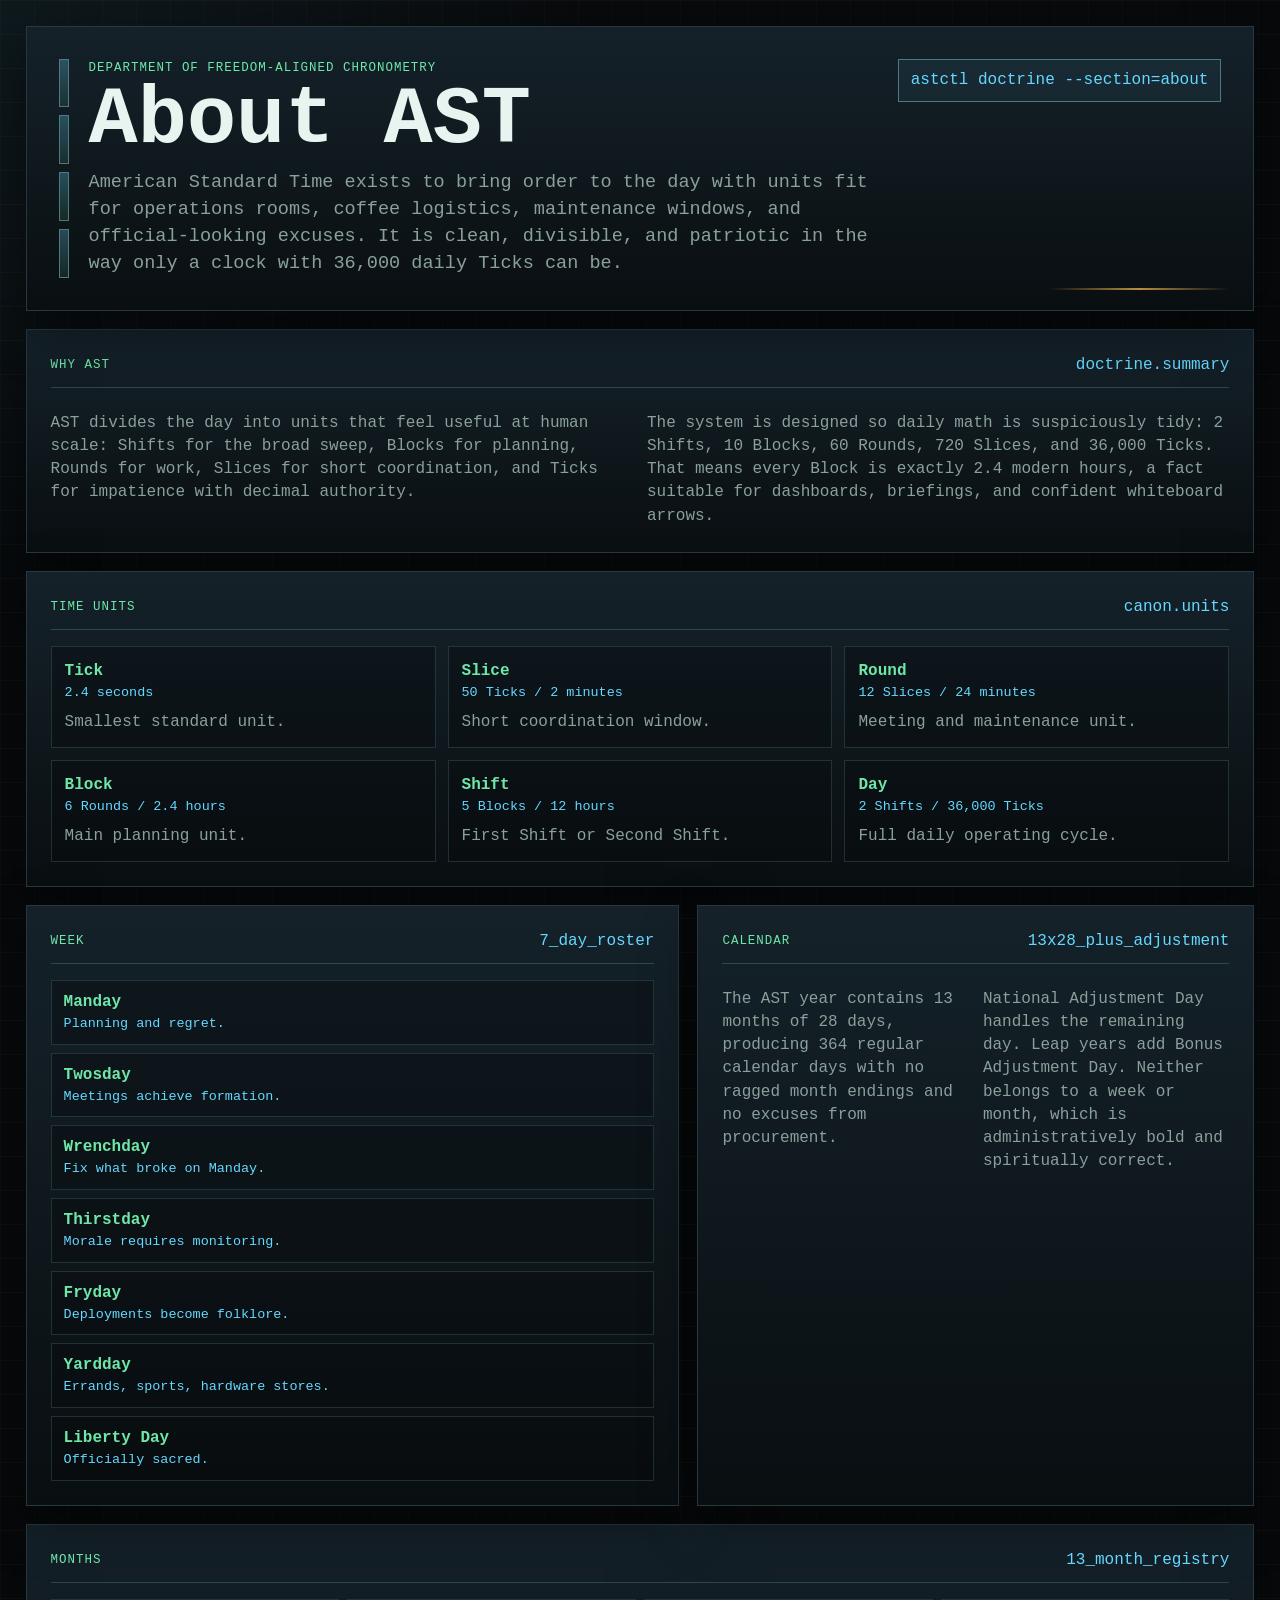
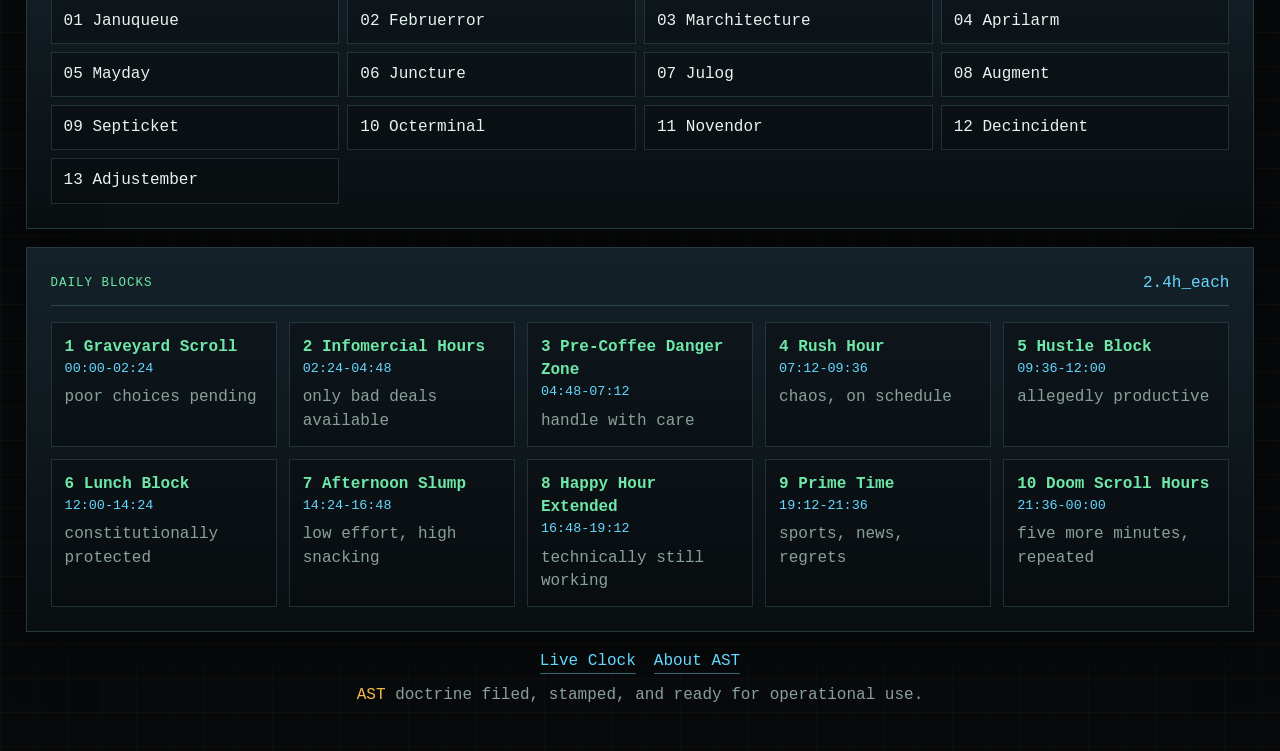
==== about.html @ d75d7294 "Add AST about page" ====
<!doctype html>
<html lang="en">
  <head>
    <meta charset="utf-8">
    <meta name="viewport" content="width=device-width, initial-scale=1">
    <title>About AST</title>
    <link rel="stylesheet" href="styles.css">
  </head>
  <body>
    <main class="console">
      <header class="masthead about-masthead">
        <div class="status-rail" aria-hidden="true">
          <span></span><span></span><span></span><span></span>
        </div>
        <div class="masthead-copy">
          <p class="kicker">Department of Freedom-Aligned Chronometry</p>
          <h1>About AST</h1>
          <p class="brief">
            American Standard Time exists to bring order to the day with units fit
            for operations rooms, coffee logistics, maintenance windows, and
            official-looking excuses. It is clean, divisible, and patriotic in
            the way only a clock with 36,000 daily Ticks can be.
          </p>
        </div>
        <div class="command-chip">astctl doctrine --section=about</div>
      </header>

      <section class="data-panel about-panel">
        <div class="panel-title">
          <span>Why AST</span>
          <code>doctrine.summary</code>
        </div>
        <div class="prose-grid">
          <p>
            AST divides the day into units that feel useful at human scale:
            Shifts for the broad sweep, Blocks for planning, Rounds for work,
            Slices for short coordination, and Ticks for impatience with decimal
            authority.
          </p>
          <p>
            The system is designed so daily math is suspiciously tidy:
            2 Shifts, 10 Blocks, 60 Rounds, 720 Slices, and 36,000 Ticks.
            That means every Block is exactly 2.4 modern hours, a fact suitable
            for dashboards, briefings, and confident whiteboard arrows.
          </p>
        </div>
      </section>

      <section class="data-panel about-panel">
        <div class="panel-title">
          <span>Time Units</span>
          <code>canon.units</code>
        </div>
        <div class="reference-table">
          <div><strong>Tick</strong><span>2.4 seconds</span><p>Smallest standard unit.</p></div>
          <div><strong>Slice</strong><span>50 Ticks / 2 minutes</span><p>Short coordination window.</p></div>
          <div><strong>Round</strong><span>12 Slices / 24 minutes</span><p>Meeting and maintenance unit.</p></div>
          <div><strong>Block</strong><span>6 Rounds / 2.4 hours</span><p>Main planning unit.</p></div>
          <div><strong>Shift</strong><span>5 Blocks / 12 hours</span><p>First Shift or Second Shift.</p></div>
          <div><strong>Day</strong><span>2 Shifts / 36,000 Ticks</span><p>Full daily operating cycle.</p></div>
        </div>
      </section>

      <section class="split-grid">
        <article class="data-panel">
          <div class="panel-title">
            <span>Week</span>
            <code>7_day_roster</code>
          </div>
          <div class="reference-list">
            <div><strong>Manday</strong><span>Planning and regret.</span></div>
            <div><strong>Twosday</strong><span>Meetings achieve formation.</span></div>
            <div><strong>Wrenchday</strong><span>Fix what broke on Manday.</span></div>
            <div><strong>Thirstday</strong><span>Morale requires monitoring.</span></div>
            <div><strong>Fryday</strong><span>Deployments become folklore.</span></div>
            <div><strong>Yardday</strong><span>Errands, sports, hardware stores.</span></div>
            <div><strong>Liberty Day</strong><span>Officially sacred.</span></div>
          </div>
        </article>

        <article class="data-panel">
          <div class="panel-title">
            <span>Calendar</span>
            <code>13x28_plus_adjustment</code>
          </div>
          <div class="prose-grid">
            <p>
              The AST year contains 13 months of 28 days, producing 364 regular
              calendar days with no ragged month endings and no excuses from
              procurement.
            </p>
            <p>
              National Adjustment Day handles the remaining day. Leap years add
              Bonus Adjustment Day. Neither belongs to a week or month, which is
              administratively bold and spiritually correct.
            </p>
          </div>
        </article>
      </section>

      <section class="data-panel about-panel">
        <div class="panel-title">
          <span>Months</span>
          <code>13_month_registry</code>
        </div>
        <div class="month-name-grid">
          <span>01 Januqueue</span>
          <span>02 Februerror</span>
          <span>03 Marchitecture</span>
          <span>04 Aprilarm</span>
          <span>05 Mayday</span>
          <span>06 Juncture</span>
          <span>07 Julog</span>
          <span>08 Augment</span>
          <span>09 Septicket</span>
          <span>10 Octerminal</span>
          <span>11 Novendor</span>
          <span>12 Decincident</span>
          <span>13 Adjustember</span>
        </div>
      </section>

      <section class="block-panel" aria-label="Named AST blocks">
        <div class="panel-title">
          <span>Daily Blocks</span>
          <code>2.4h_each</code>
        </div>
        <div class="reference-table compact">
          <div><strong>1 Graveyard Scroll</strong><span>00:00-02:24</span><p>poor choices pending</p></div>
          <div><strong>2 Infomercial Hours</strong><span>02:24-04:48</span><p>only bad deals available</p></div>
          <div><strong>3 Pre-Coffee Danger Zone</strong><span>04:48-07:12</span><p>handle with care</p></div>
          <div><strong>4 Rush Hour</strong><span>07:12-09:36</span><p>chaos, on schedule</p></div>
          <div><strong>5 Hustle Block</strong><span>09:36-12:00</span><p>allegedly productive</p></div>
          <div><strong>6 Lunch Block</strong><span>12:00-14:24</span><p>constitutionally protected</p></div>
          <div><strong>7 Afternoon Slump</strong><span>14:24-16:48</span><p>low effort, high snacking</p></div>
          <div><strong>8 Happy Hour Extended</strong><span>16:48-19:12</span><p>technically still working</p></div>
          <div><strong>9 Prime Time</strong><span>19:12-21:36</span><p>sports, news, regrets</p></div>
          <div><strong>10 Doom Scroll Hours</strong><span>21:36-00:00</span><p>five more minutes, repeated</p></div>
        </div>
      </section>

      <footer class="footer">
        <nav class="footer-nav" aria-label="Footer navigation">
          <a href="index.html">Live Clock</a>
          <a href="about.html">About AST</a>
        </nav>
        <span>AST</span> doctrine filed, stamped, and ready for operational use.
      </footer>
    </main>
  </body>
</html>
---- styles.css ----
:root {
  color-scheme: dark;
  --bg: #07090b;
  --surface: #0d1216;
  --surface-2: #111920;
  --surface-3: #15232b;
  --line: #263941;
  --line-hot: #4f7980;
  --text: #e8f4f0;
  --muted: #8aa09b;
  --faint: #546966;
  --amber: #f4b84a;
  --green: #6ee7a8;
  --cyan: #65d8ff;
  --red: #ff6b6b;
  --violet: #b895ff;
  --shadow: rgba(0, 0, 0, 0.44);
}

* {
  box-sizing: border-box;
}

body {
  min-width: 320px;
  margin: 0;
  color: var(--text);
  background:
    linear-gradient(135deg, rgba(101, 216, 255, 0.08), transparent 28rem),
    linear-gradient(rgba(244, 184, 74, 0.035) 1px, transparent 1px),
    linear-gradient(90deg, rgba(101, 216, 255, 0.025) 1px, transparent 1px),
    var(--bg);
  background-size: auto, 34px 34px, 34px 34px, auto;
  font-family: ui-monospace, SFMono-Regular, Menlo, Monaco, Consolas, "Liberation Mono", monospace;
  line-height: 1.45;
}

.console {
  width: min(1360px, 100%);
  margin: 0 auto;
  padding: clamp(14px, 2vw, 28px);
}

.masthead,
.clock-panel,
.readout-panel,
.strip-panel,
.data-panel,
.block-panel {
  border: 1px solid var(--line);
  background:
    linear-gradient(180deg, rgba(21, 35, 43, 0.92), rgba(9, 14, 17, 0.95)),
    var(--surface);
  box-shadow: 0 18px 50px var(--shadow);
}

.masthead {
  position: relative;
  display: grid;
  grid-template-columns: 10px minmax(0, 1fr) auto;
  gap: 20px;
  align-items: stretch;
  min-height: 184px;
  padding: clamp(16px, 2.7vw, 32px);
  overflow: hidden;
}

.masthead::after {
  content: "";
  position: absolute;
  inset: auto 24px 20px auto;
  width: 180px;
  height: 2px;
  background: linear-gradient(90deg, transparent, var(--amber), transparent);
  opacity: 0.75;
}

.status-rail {
  display: grid;
  grid-template-rows: repeat(4, 1fr);
  gap: 8px;
}

.status-rail span {
  border: 1px solid var(--line-hot);
  background: linear-gradient(180deg, rgba(101, 216, 255, 0.28), rgba(110, 231, 168, 0.1));
}

.masthead-copy {
  align-self: center;
}

.kicker,
.panel-title span,
.tag {
  margin: 0;
  color: var(--green);
  font-size: 0.78rem;
  letter-spacing: 0.08em;
  text-transform: uppercase;
}

h1 {
  max-width: 16ch;
  margin: 6px 0 12px;
  color: var(--text);
  font-size: clamp(2.5rem, 6.4vw, 5.6rem);
  line-height: 0.92;
  letter-spacing: 0;
}

.brief {
  max-width: 74ch;
  margin: 0;
  color: var(--muted);
  font-size: clamp(0.98rem, 1.5vw, 1.16rem);
}

.about-masthead h1 {
  max-width: 18ch;
}

.command-chip {
  align-self: start;
  justify-self: end;
  max-width: 100%;
  padding: 9px 12px;
  border: 1px solid var(--line-hot);
  color: var(--cyan);
  background: rgba(101, 216, 255, 0.06);
  white-space: nowrap;
  overflow: hidden;
  text-overflow: ellipsis;
}

.command-grid,
.split-grid {
  display: grid;
  grid-template-columns: minmax(0, 1.08fr) minmax(360px, 0.92fr);
  gap: 18px;
  margin-top: 18px;
}

.clock-panel,
.readout-panel,
.strip-panel,
.data-panel,
.block-panel {
  min-width: 0;
  padding: clamp(16px, 2.4vw, 24px);
}

.panel-title {
  display: flex;
  align-items: center;
  justify-content: space-between;
  gap: 12px;
  margin-bottom: 16px;
  padding-bottom: 10px;
  border-bottom: 1px solid rgba(79, 121, 128, 0.45);
}

code {
  color: var(--cyan);
  font: inherit;
  overflow-wrap: anywhere;
}

.instrument-wrap {
  display: grid;
  justify-items: center;
  gap: 16px;
}

.ast-clock {
  --day-angle: 0deg;
  --block-angle: 0deg;
  --round-angle: 0deg;
  --slice-angle: 0deg;
  --tick-angle: 0deg;
  position: relative;
  width: min(100%, 470px);
  aspect-ratio: 1;
  border: 1px solid var(--line-hot);
  border-radius: 50%;
  background:
    radial-gradient(circle at center, var(--surface) 0 21%, transparent 21.5%),
    repeating-conic-gradient(from -90deg, rgba(244, 184, 74, 0.34) 0 1deg, transparent 1deg 36deg),
    repeating-conic-gradient(from -90deg, rgba(101, 216, 255, 0.16) 0 0.5deg, transparent 0.5deg 6deg),
    radial-gradient(circle at center, rgba(101, 216, 255, 0.1), transparent 64%),
    #080c0f;
  box-shadow: inset 0 0 70px rgba(0, 0, 0, 0.68), 0 0 42px rgba(101, 216, 255, 0.12);
}

.clock-scale,
.clock-orbit,
.clock-hand,
.dial-labels,
.dial-label {
  position: absolute;
  pointer-events: none;
}

.outer-scale {
  inset: 7%;
  border: 1px dashed rgba(101, 216, 255, 0.32);
  border-radius: 50%;
}

.inner-scale {
  inset: 24%;
  border: 1px solid rgba(110, 231, 168, 0.22);
  border-radius: 50%;
}

.clock-orbit {
  border: 1px solid rgba(84, 105, 102, 0.8);
  border-radius: 50%;
}

.day-orbit { inset: 10%; }
.block-orbit { inset: 20%; }
.round-orbit { inset: 30%; }
.slice-orbit { inset: 40%; }

.dial-labels {
  inset: 0;
  border-radius: 50%;
}

.dial-label {
  left: var(--label-x);
  top: var(--label-y);
  display: grid;
  place-items: center;
  width: 2.2rem;
  height: 1.25rem;
  margin-left: -1.1rem;
  margin-top: -0.625rem;
  color: var(--muted);
  font-size: 0.78rem;
  line-height: 1;
  transform: translate(-50%, -50%);
}

.block-labels .dial-label {
  color: var(--amber);
  font-weight: 700;
}

.round-labels .dial-label {
  color: var(--green);
  font-size: 0.68rem;
  opacity: 0.82;
}

.clock-hand {
  left: 50%;
  bottom: 50%;
  width: 3px;
  transform-origin: 50% 100%;
  border-radius: 99px;
}

.day-hand {
  height: 42%;
  background: var(--red);
  transform: translateX(-50%) rotate(var(--day-angle));
}

.block-hand {
  height: 34%;
  background: var(--amber);
  transform: translateX(-50%) rotate(var(--block-angle));
}

.round-hand {
  height: 26%;
  background: var(--green);
  transform: translateX(-50%) rotate(var(--round-angle));
}

.slice-hand {
  height: 18%;
  background: var(--cyan);
  transform: translateX(-50%) rotate(var(--slice-angle));
}

.tick-hand {
  width: 2px;
  height: 12%;
  background: var(--violet);
  transform: translateX(-50%) rotate(var(--tick-angle));
}

.clock-core {
  position: absolute;
  inset: 34%;
  display: grid;
  place-content: center;
  gap: 3px;
  text-align: center;
  border: 1px solid var(--line);
  border-radius: 50%;
  background: rgba(13, 18, 22, 0.96);
  box-shadow: 0 0 0 8px rgba(13, 18, 22, 0.55);
}

.clock-core span {
  color: var(--muted);
  font-size: 0.78rem;
}

.clock-core strong {
  color: var(--amber);
  font-size: clamp(0.9rem, 2vw, 1.15rem);
}

.legend {
  display: flex;
  flex-wrap: wrap;
  justify-content: center;
  gap: 10px 16px;
  color: var(--muted);
  font-size: 0.84rem;
}

.legend span {
  display: inline-flex;
  align-items: center;
  gap: 6px;
}

.legend i {
  width: 8px;
  height: 8px;
  border-radius: 50%;
}

.day-dot { background: var(--red); }
.block-dot { background: var(--amber); }
.round-dot { background: var(--green); }
.slice-dot { background: var(--cyan); }
.tick-dot { background: var(--violet); }

.timestamp {
  display: grid;
  grid-template-columns: 9ch minmax(0, 1fr) auto;
  gap: 12px;
  align-items: end;
  padding: 14px 0;
  border-bottom: 1px solid rgba(79, 121, 128, 0.28);
}

.timestamp strong {
  display: flex;
  gap: 5px;
  min-width: 0;
  color: var(--cyan);
  font-size: clamp(2rem, 5vw, 4rem);
  line-height: 0.95;
}

.timestamp b {
  color: var(--faint);
  font-weight: 400;
}

.timestamp em {
  color: var(--muted);
  font-style: normal;
}

.civilian strong {
  color: var(--green);
}

.signal-list,
.calendar-list {
  margin: 16px 0 0;
}

.signal-list div,
.calendar-list div {
  display: grid;
  grid-template-columns: minmax(10ch, 0.75fr) minmax(0, 1.25fr);
  gap: 12px;
  padding: 8px 0;
  border-bottom: 1px solid rgba(79, 121, 128, 0.25);
}

dt {
  color: var(--muted);
}

dd {
  margin: 0;
  color: var(--text);
  text-align: right;
  overflow-wrap: anywhere;
}

.strip-panel,
.block-panel,
.about-panel,
.adjustment-panel {
  margin-top: 18px;
}

.bars {
  display: grid;
  gap: 10px;
}

.bar-row {
  display: grid;
  grid-template-columns: 76px minmax(0, 1fr) 74px;
  gap: 12px;
  align-items: center;
}

.bar-row > span,
.bar-row code {
  color: var(--muted);
}

.bar-row > span {
  text-align: right;
}

.bar-track {
  height: 10px;
  overflow: hidden;
  border: 1px solid rgba(79, 121, 128, 0.34);
  background: rgba(7, 9, 11, 0.7);
}

.bar-fill {
  display: block;
  width: 0%;
  height: 100%;
  transition: width 0.2s linear;
}

.tick-fill { background: var(--violet); }
.slice-fill { background: var(--cyan); }
.round-fill { background: var(--green); }
.block-fill { background: var(--amber); }
.day-fill { background: var(--red); }

.month-grid {
  display: grid;
  grid-template-columns: repeat(7, minmax(0, 1fr));
  gap: 6px;
}

.month-cell {
  min-height: 42px;
  display: grid;
  place-items: center;
  border: 1px solid rgba(79, 121, 128, 0.28);
  background: rgba(7, 9, 11, 0.38);
  color: var(--text);
  font-size: 0.88rem;
}

.month-cell.header {
  min-height: auto;
  padding: 0 0 6px;
  border: 0;
  background: transparent;
  color: var(--muted);
  font-size: 0.68rem;
}

.month-cell.today {
  border-color: var(--amber);
  color: var(--amber);
  background: rgba(244, 184, 74, 0.14);
  box-shadow: inset 0 0 0 1px rgba(244, 184, 74, 0.18);
}

.month-cell.adjustment {
  grid-column: 1 / -1;
  min-height: 76px;
  color: var(--amber);
  text-align: center;
}

.block-grid {
  display: grid;
  grid-template-columns: repeat(5, minmax(0, 1fr));
  gap: 10px;
}

.block-card {
  min-width: 0;
  padding: 12px;
  border: 1px solid rgba(79, 121, 128, 0.32);
  background: rgba(7, 9, 11, 0.42);
}

.block-card.active {
  border-color: var(--amber);
  background: linear-gradient(180deg, rgba(244, 184, 74, 0.18), rgba(7, 9, 11, 0.5));
  box-shadow: inset 0 0 0 1px rgba(244, 184, 74, 0.16);
}

.block-card code {
  display: block;
  color: var(--muted);
  font-size: 0.78rem;
}

.block-card strong {
  display: block;
  margin: 6px 0 4px;
  color: var(--text);
  overflow-wrap: anywhere;
}

.block-card span,
.block-card p {
  color: var(--muted);
  font-size: 0.82rem;
}

.block-card p {
  margin: 7px 0 0;
}

.unit-grid {
  display: grid;
  grid-template-columns: repeat(5, minmax(0, 1fr));
  gap: 12px;
}

.unit-grid div {
  min-width: 0;
  padding: 12px;
  border-left: 2px solid var(--line-hot);
  background: rgba(7, 9, 11, 0.35);
}

.unit-grid strong,
.unit-grid span {
  display: block;
}

.unit-grid strong {
  color: var(--green);
}

.unit-grid span {
  color: var(--cyan);
  font-size: 0.84rem;
}

.unit-grid p {
  margin: 8px 0 0;
  color: var(--muted);
  font-size: 0.84rem;
}

.adjustment-grid,
.prose-grid {
  display: grid;
  grid-template-columns: repeat(2, minmax(0, 1fr));
  gap: 14px;
}

.adjustment-grid div,
.reference-table div,
.reference-list div,
.month-name-grid span {
  min-width: 0;
  border: 1px solid rgba(79, 121, 128, 0.32);
  background: rgba(7, 9, 11, 0.38);
}

.adjustment-grid div,
.reference-table div {
  padding: 13px;
}

.adjustment-grid strong,
.adjustment-grid span,
.reference-table strong,
.reference-table span,
.reference-list strong,
.reference-list span {
  display: block;
}

.adjustment-grid strong,
.reference-table strong,
.reference-list strong {
  color: var(--green);
}

.adjustment-grid span,
.reference-table span,
.reference-list span {
  color: var(--cyan);
  font-size: 0.84rem;
}

.adjustment-grid p,
.reference-table p,
.prose-grid p {
  margin: 8px 0 0;
  color: var(--muted);
}

.reference-table {
  display: grid;
  grid-template-columns: repeat(3, minmax(0, 1fr));
  gap: 12px;
}

.reference-table.compact {
  grid-template-columns: repeat(5, minmax(0, 1fr));
}

.reference-list {
  display: grid;
  gap: 8px;
}

.reference-list div {
  padding: 10px 12px;
}

.month-name-grid {
  display: grid;
  grid-template-columns: repeat(4, minmax(0, 1fr));
  gap: 8px;
}

.month-name-grid span {
  padding: 10px 12px;
  color: var(--text);
}

.footer {
  padding: 18px;
  color: var(--muted);
  text-align: center;
}

.footer span {
  color: var(--amber);
}

.footer-nav {
  display: flex;
  justify-content: center;
  flex-wrap: wrap;
  gap: 8px 18px;
  margin-bottom: 10px;
}

.footer-nav a {
  color: var(--cyan);
  text-decoration: none;
  border-bottom: 1px solid rgba(101, 216, 255, 0.45);
}

.footer-nav a:hover {
  color: var(--amber);
  border-bottom-color: var(--amber);
}

@media (max-width: 1040px) {
  .command-grid,
  .split-grid,
  .unit-grid,
  .reference-table,
  .reference-table.compact,
  .month-name-grid {
    grid-template-columns: 1fr;
  }

  .block-grid {
    grid-template-columns: repeat(2, minmax(0, 1fr));
  }
}

@media (max-width: 720px) {
  .console {
    padding: 0;
  }

  .masthead {
    grid-template-columns: 1fr;
    min-height: auto;
  }

  .status-rail {
    grid-template-columns: repeat(4, 1fr);
    grid-template-rows: none;
    height: 8px;
  }

  .command-chip {
    justify-self: stretch;
  }

  .clock-panel,
  .readout-panel,
  .strip-panel,
  .data-panel,
  .block-panel,
  .masthead {
    border-left: 0;
    border-right: 0;
  }

  .timestamp,
  .signal-list div,
  .calendar-list div {
    grid-template-columns: 1fr;
    gap: 4px;
  }

  .adjustment-grid,
  .prose-grid {
    grid-template-columns: 1fr;
  }

  .timestamp strong {
    font-size: clamp(2rem, 13vw, 3.2rem);
  }

  dd {
    text-align: left;
  }

  .block-grid {
    grid-template-columns: 1fr;
  }

  .bar-row {
    grid-template-columns: 56px minmax(0, 1fr) 58px;
    gap: 8px;
  }
}
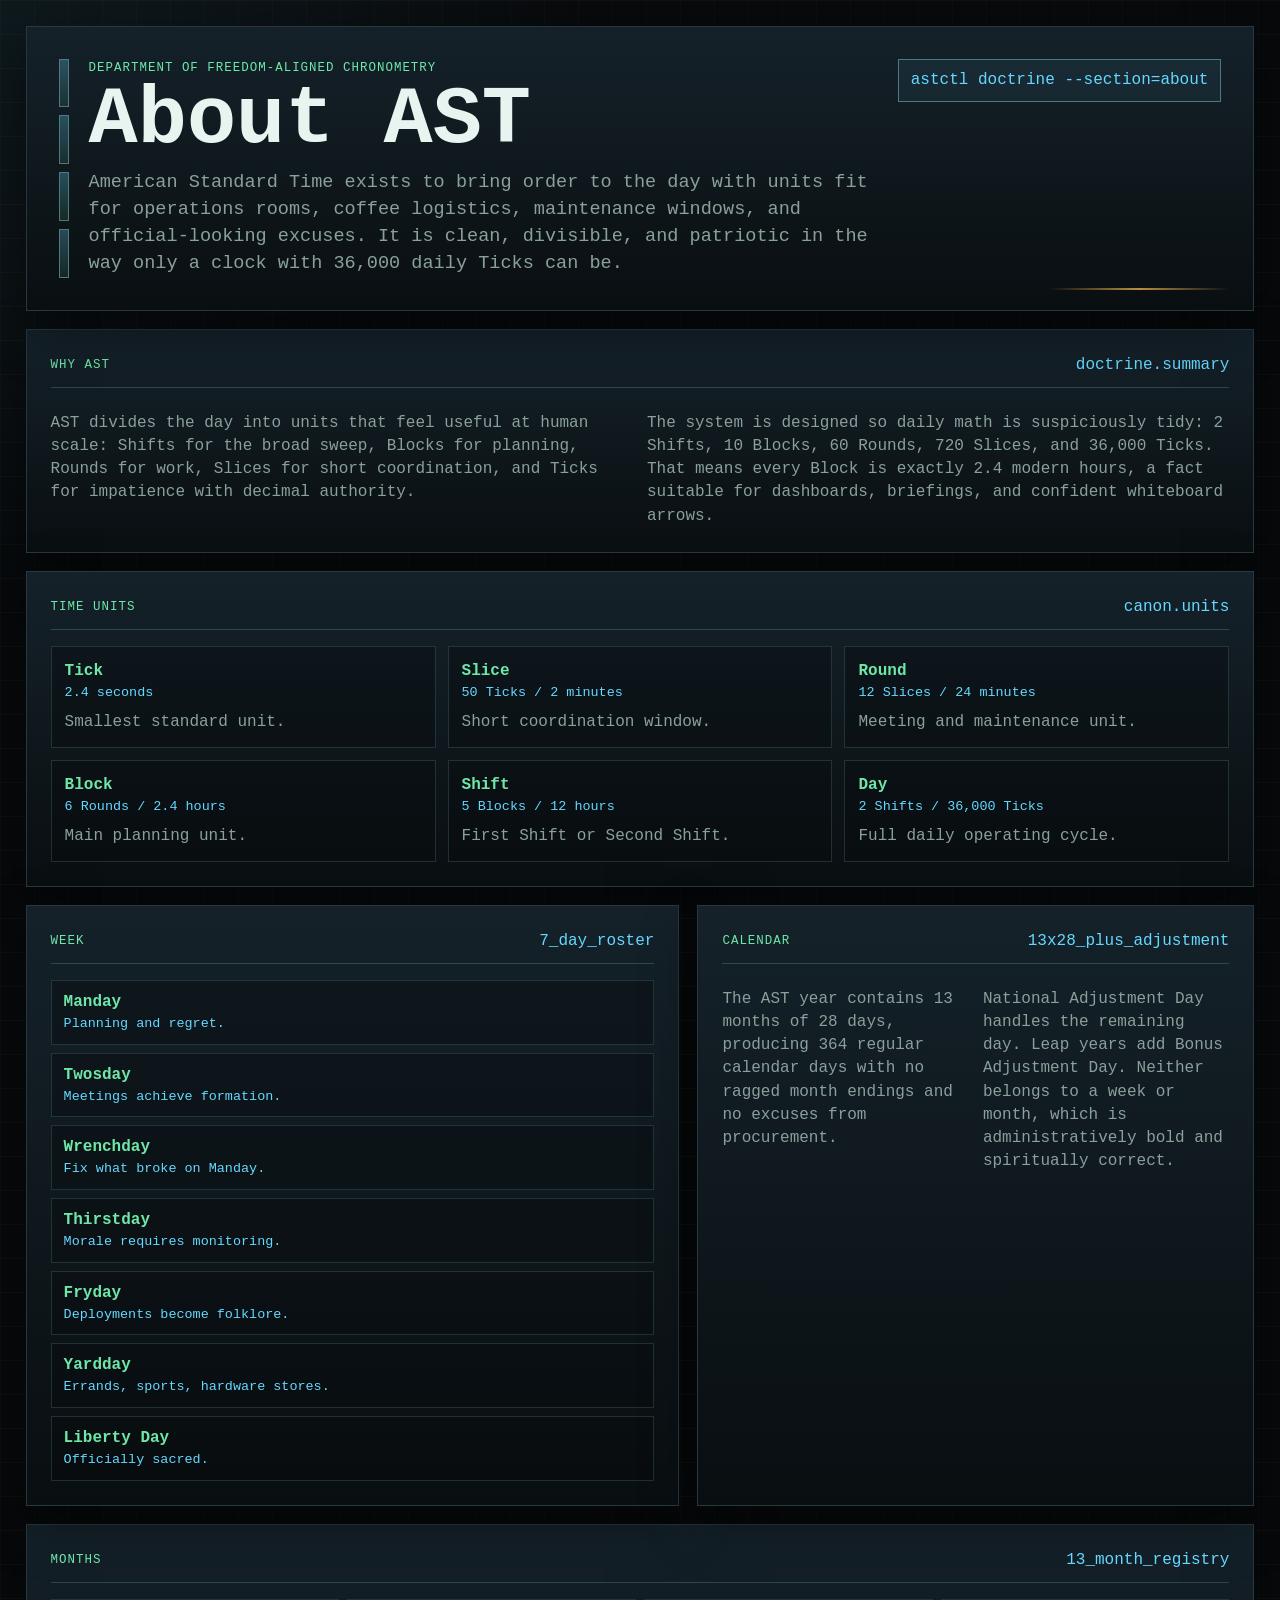
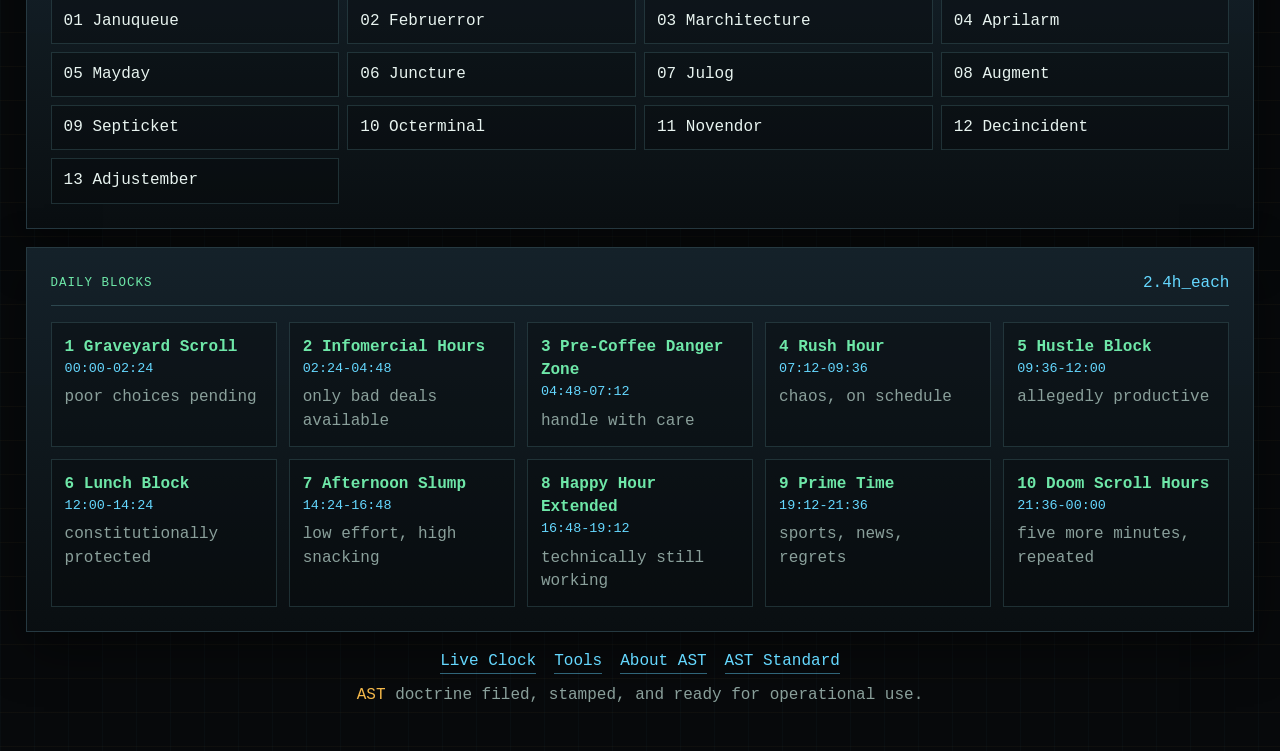
==== commit 2b0ba988: "Add AST tools and standard pages" ====
--- a/about.html
+++ b/about.html
@@ -142,7 +142,9 @@
       <footer class="footer">
         <nav class="footer-nav" aria-label="Footer navigation">
           <a href="index.html">Live Clock</a>
+          <a href="tools.html">Tools</a>
           <a href="about.html">About AST</a>
+          <a href="standard.html">AST Standard</a>
         </nav>
         <span>AST</span> doctrine filed, stamped, and ready for operational use.
       </footer>
--- a/styles.css
+++ b/styles.css
@@ -562,6 +562,71 @@
   font-size: 0.84rem;
 }
 
+.copy-bank {
+  display: flex;
+  flex-wrap: wrap;
+  align-items: center;
+  gap: 8px;
+  margin-top: 14px;
+}
+
+.copy-bank button,
+.tool-actions button {
+  appearance: none;
+  border: 1px solid rgba(79, 121, 128, 0.55);
+  background: rgba(101, 216, 255, 0.08);
+  color: var(--text);
+  font: inherit;
+  padding: 8px 10px;
+  cursor: pointer;
+}
+
+.copy-bank button:hover,
+.tool-actions button:hover {
+  border-color: var(--amber);
+  color: var(--amber);
+}
+
+.copy-bank span {
+  color: var(--muted);
+  font-size: 0.84rem;
+}
+
+.tool-form {
+  display: grid;
+  gap: 12px;
+}
+
+.tool-form label {
+  display: grid;
+  gap: 7px;
+  color: var(--muted);
+}
+
+.tool-form input {
+  width: 100%;
+  border: 1px solid rgba(79, 121, 128, 0.55);
+  background: rgba(7, 9, 11, 0.7);
+  color: var(--text);
+  font: inherit;
+  padding: 10px 11px;
+}
+
+.tool-form input:focus {
+  outline: 1px solid var(--cyan);
+  border-color: var(--cyan);
+}
+
+.tool-actions {
+  display: flex;
+  flex-wrap: wrap;
+  gap: 8px;
+}
+
+.tool-output {
+  margin-top: 16px;
+}
+
 .adjustment-grid,
 .prose-grid {
   display: grid;
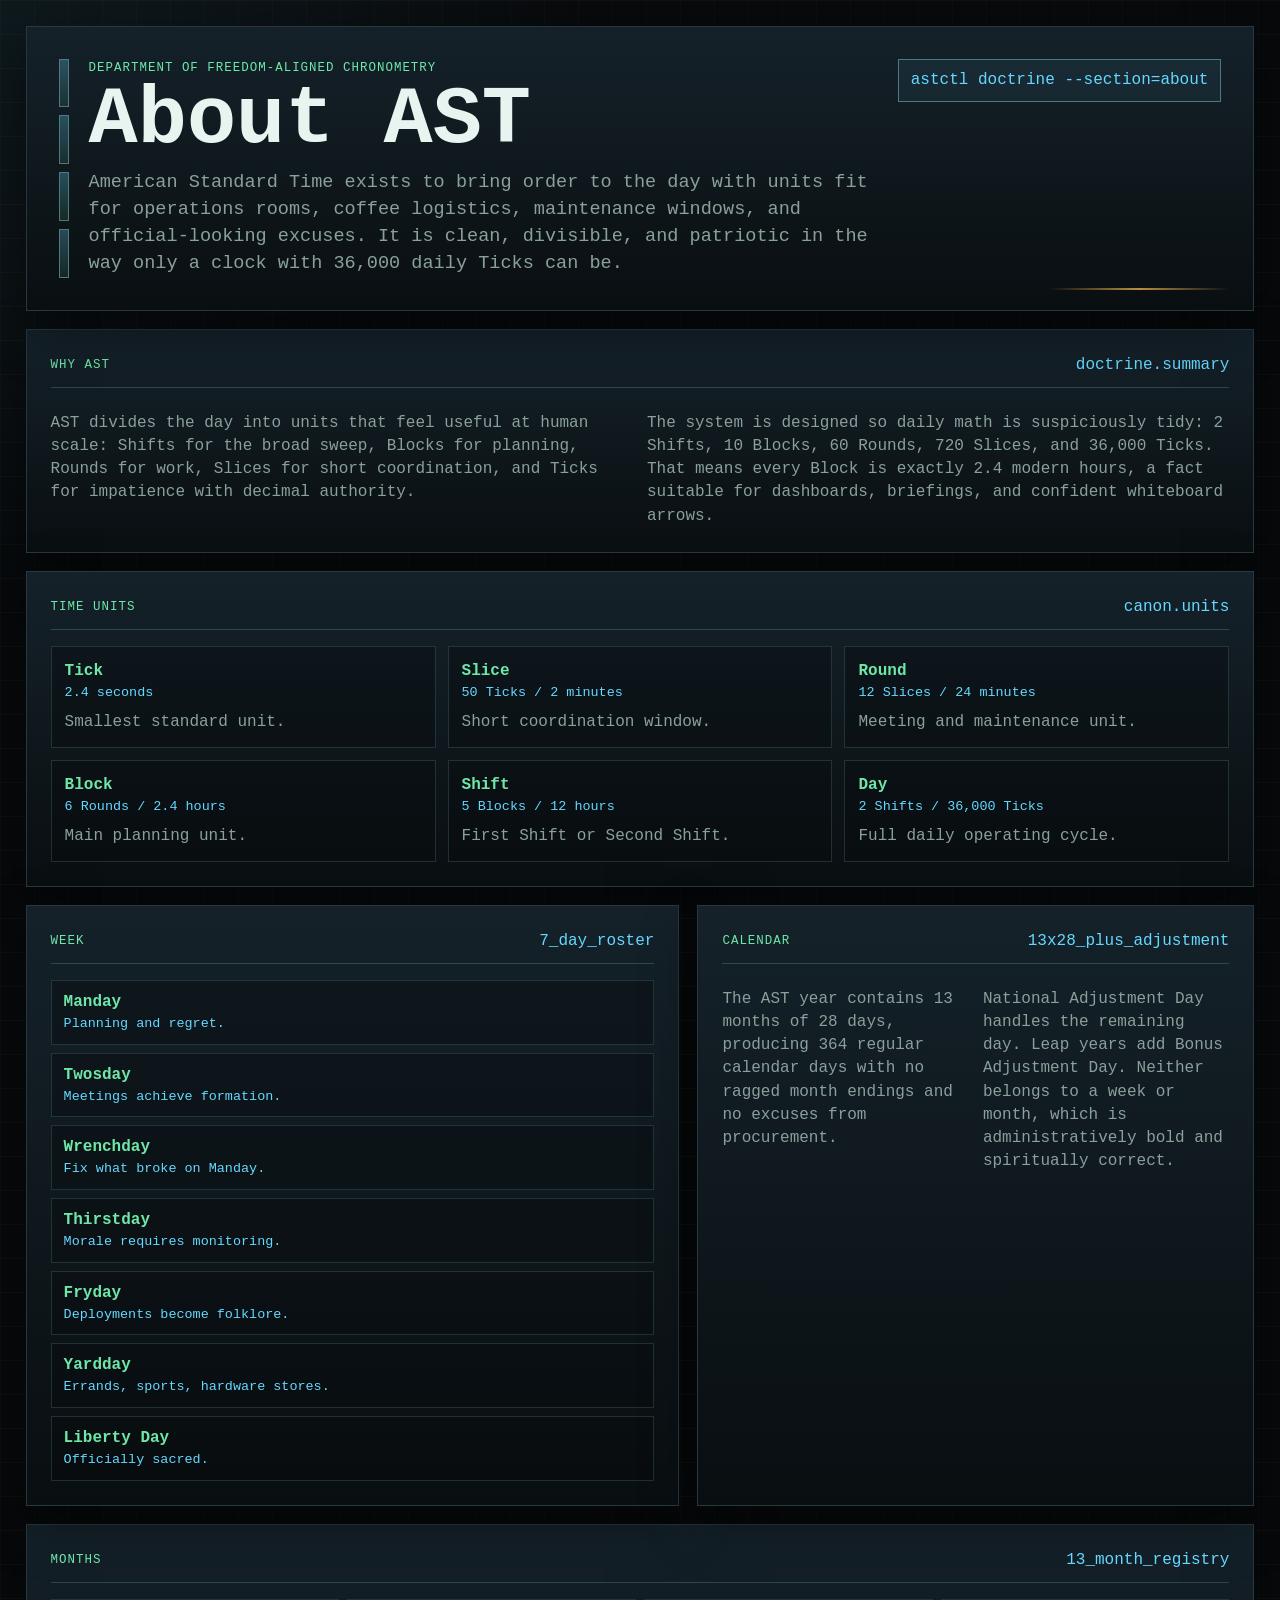
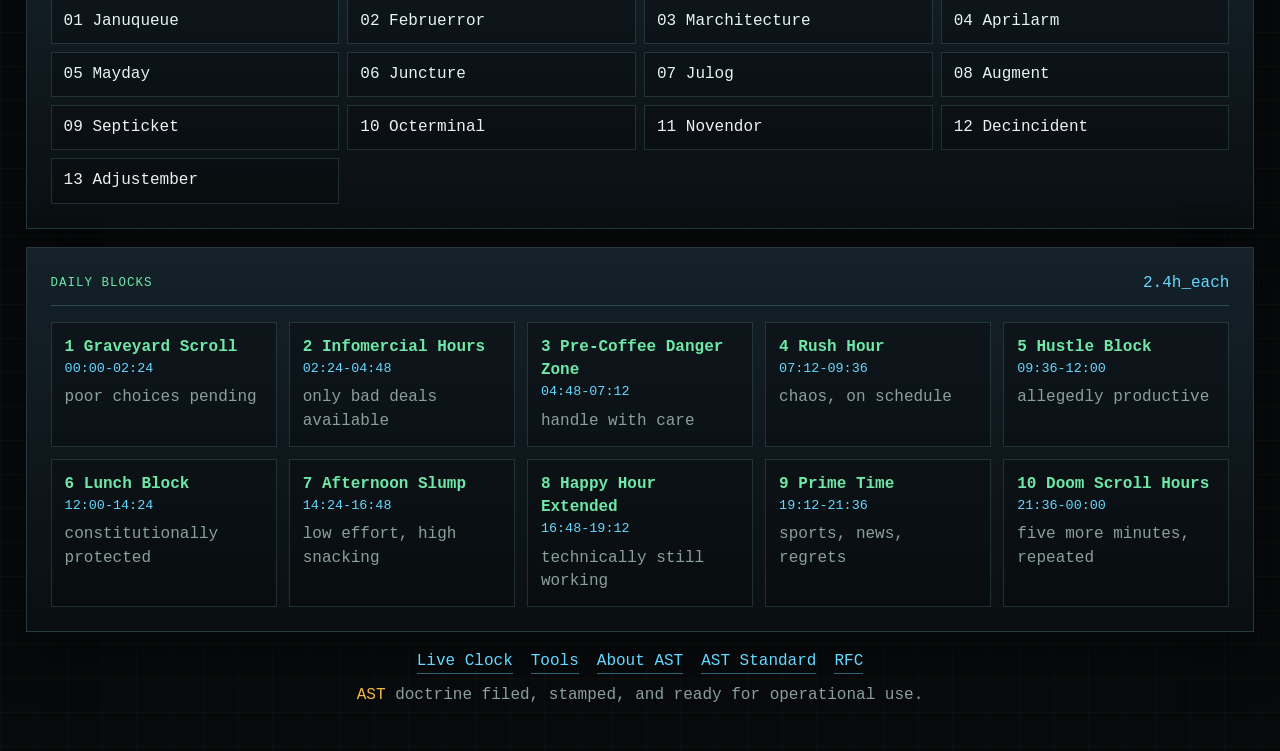
==== commit c532b50c: "Add official AST RFC page" ====
--- a/about.html
+++ b/about.html
@@ -145,6 +145,7 @@
           <a href="tools.html">Tools</a>
           <a href="about.html">About AST</a>
           <a href="standard.html">AST Standard</a>
+          <a href="rfc.html">RFC</a>
         </nav>
         <span>AST</span> doctrine filed, stamped, and ready for operational use.
       </footer>
--- a/styles.css
+++ b/styles.css
@@ -707,6 +707,21 @@
   color: var(--text);
 }
 
+.rfc-pre {
+  margin: 0;
+  padding: 14px;
+  overflow-x: auto;
+  border: 1px solid rgba(79, 121, 128, 0.32);
+  background: rgba(7, 9, 11, 0.55);
+  color: var(--text);
+  font: inherit;
+  line-height: 1.5;
+}
+
+.rfc-pre code {
+  color: var(--text);
+}
+
 .footer {
   padding: 18px;
   color: var(--muted);
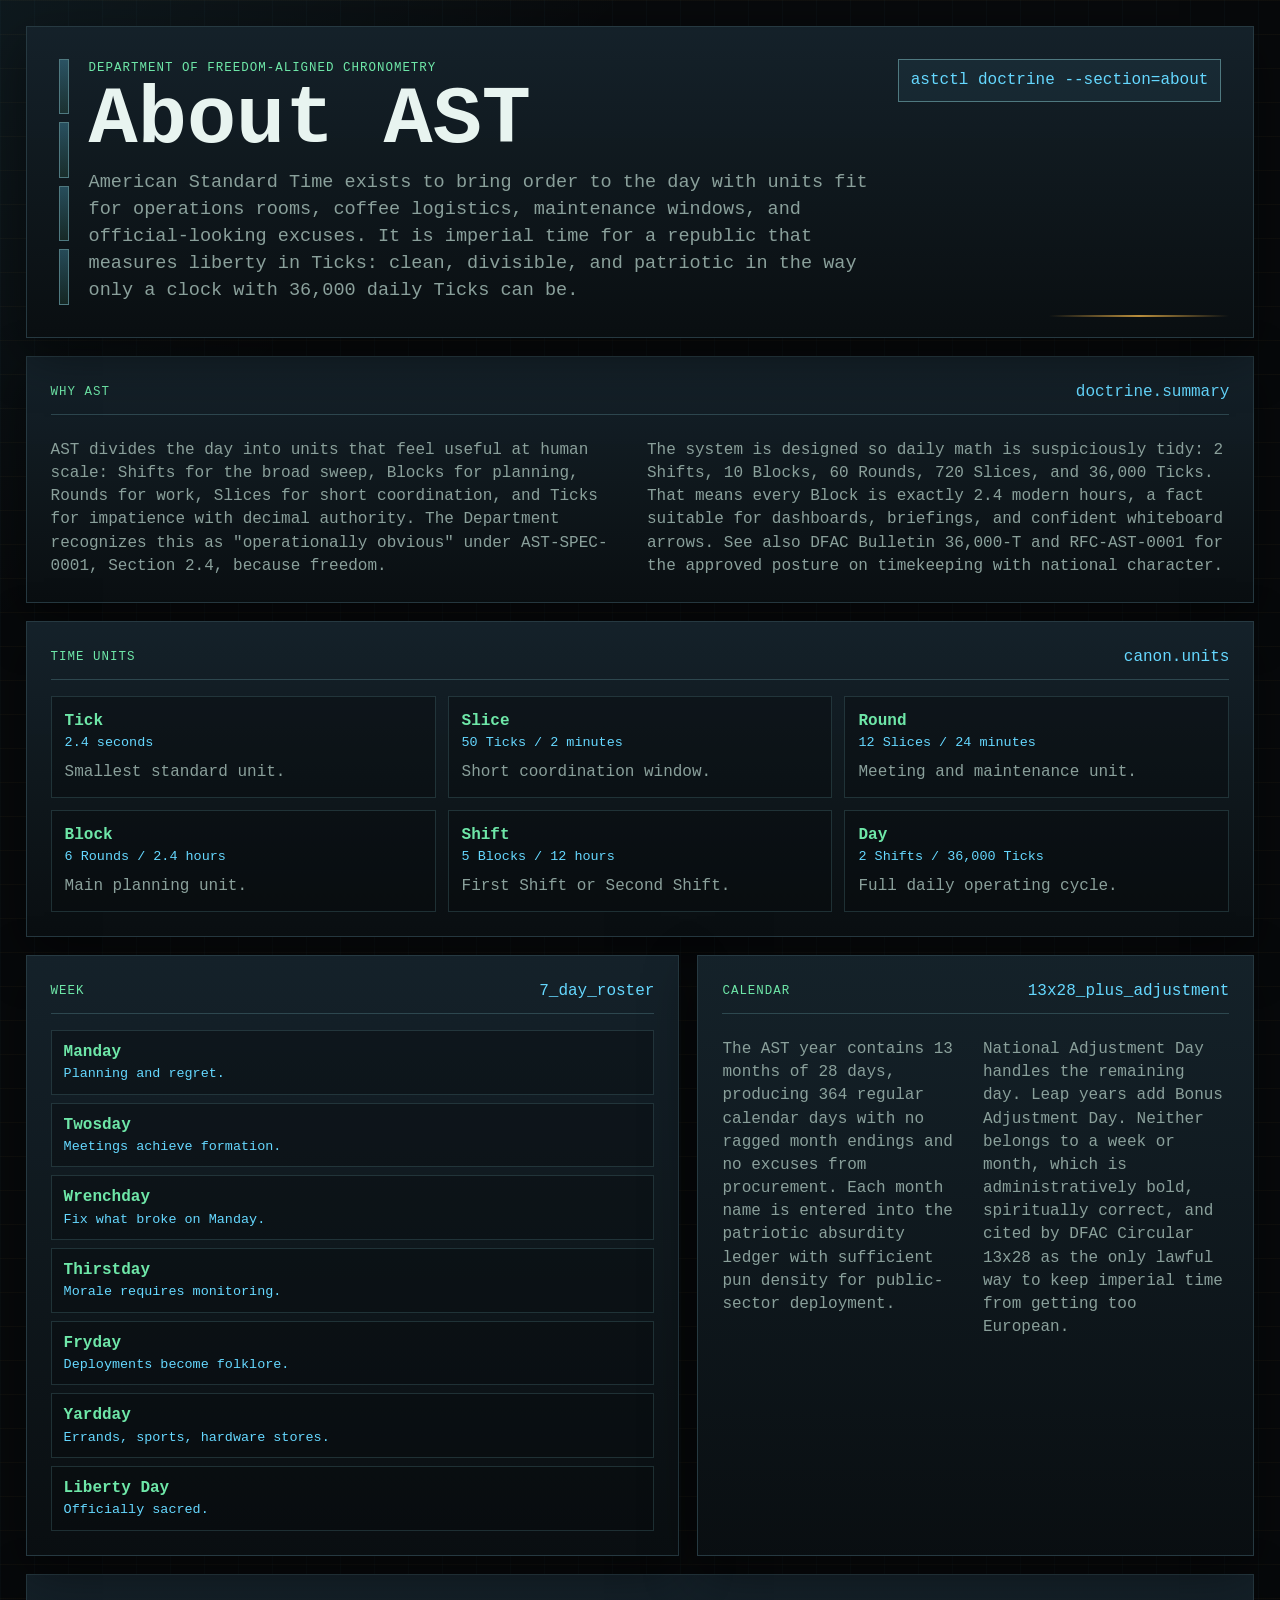
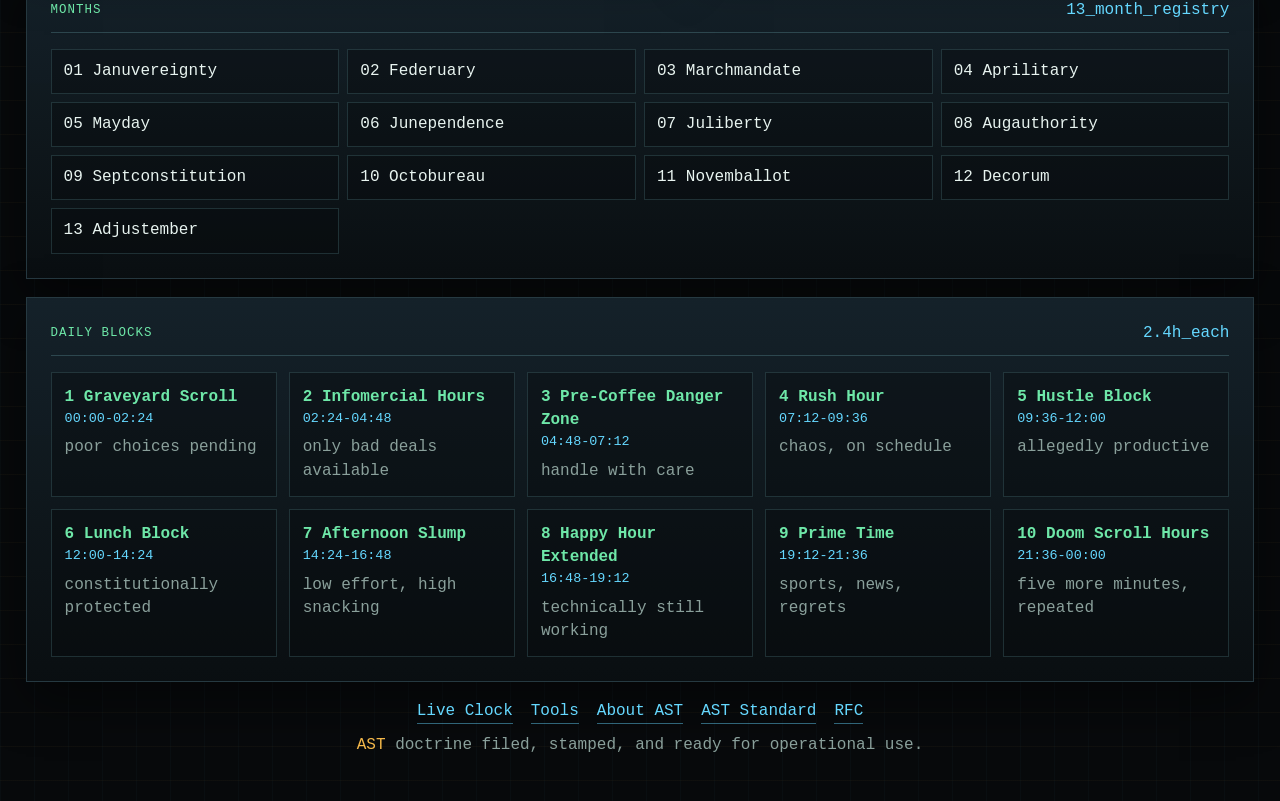
==== commit e4848def: "Refresh AST month names" ====
--- a/about.html
+++ b/about.html
@@ -18,8 +18,9 @@
           <p class="brief">
             American Standard Time exists to bring order to the day with units fit
             for operations rooms, coffee logistics, maintenance windows, and
-            official-looking excuses. It is clean, divisible, and patriotic in
-            the way only a clock with 36,000 daily Ticks can be.
+            official-looking excuses. It is imperial time for a republic that
+            measures liberty in Ticks: clean, divisible, and patriotic in the
+            way only a clock with 36,000 daily Ticks can be.
           </p>
         </div>
         <div class="command-chip">astctl doctrine --section=about</div>
@@ -35,13 +36,16 @@
             AST divides the day into units that feel useful at human scale:
             Shifts for the broad sweep, Blocks for planning, Rounds for work,
             Slices for short coordination, and Ticks for impatience with decimal
-            authority.
+            authority. The Department recognizes this as "operationally
+            obvious" under AST-SPEC-0001, Section 2.4, because freedom.
           </p>
           <p>
             The system is designed so daily math is suspiciously tidy:
             2 Shifts, 10 Blocks, 60 Rounds, 720 Slices, and 36,000 Ticks.
             That means every Block is exactly 2.4 modern hours, a fact suitable
-            for dashboards, briefings, and confident whiteboard arrows.
+            for dashboards, briefings, and confident whiteboard arrows. See also
+            DFAC Bulletin 36,000-T and RFC-AST-0001 for the approved posture on
+            timekeeping with national character.
           </p>
         </div>
       </section>
@@ -87,12 +91,15 @@
             <p>
               The AST year contains 13 months of 28 days, producing 364 regular
               calendar days with no ragged month endings and no excuses from
-              procurement.
+              procurement. Each month name is entered into the patriotic absurdity
+              ledger with sufficient pun density for public-sector deployment.
             </p>
             <p>
               National Adjustment Day handles the remaining day. Leap years add
               Bonus Adjustment Day. Neither belongs to a week or month, which is
-              administratively bold and spiritually correct.
+              administratively bold, spiritually correct, and cited by DFAC
+              Circular 13x28 as the only lawful way to keep imperial time from
+              getting too European.
             </p>
           </div>
         </article>
@@ -104,18 +111,18 @@
           <code>13_month_registry</code>
         </div>
         <div class="month-name-grid">
-          <span>01 Januqueue</span>
-          <span>02 Februerror</span>
-          <span>03 Marchitecture</span>
-          <span>04 Aprilarm</span>
+          <span>01 Januvereignty</span>
+          <span>02 Federuary</span>
+          <span>03 Marchmandate</span>
+          <span>04 Aprilitary</span>
           <span>05 Mayday</span>
-          <span>06 Juncture</span>
-          <span>07 Julog</span>
-          <span>08 Augment</span>
-          <span>09 Septicket</span>
-          <span>10 Octerminal</span>
-          <span>11 Novendor</span>
-          <span>12 Decincident</span>
+          <span>06 Junependence</span>
+          <span>07 Juliberty</span>
+          <span>08 Augauthority</span>
+          <span>09 Septconstitution</span>
+          <span>10 Octobureau</span>
+          <span>11 Novemballot</span>
+          <span>12 Decorum</span>
           <span>13 Adjustember</span>
         </div>
       </section>
--- a/styles.css
+++ b/styles.css
@@ -722,6 +722,33 @@
   color: var(--text);
 }
 
+.rfc-page {
+  color-scheme: light;
+  color: #111;
+  background: #d8d8d8;
+  font-family: "Courier New", Courier, monospace;
+}
+
+.rfc-shell {
+  width: min(100%, 86ch);
+  margin: 0 auto;
+  padding: 32px 12px;
+}
+
+.rfc-document {
+  min-height: calc(100vh - 64px);
+  margin: 0;
+  padding: 56px 64px;
+  overflow-x: auto;
+  border: 1px solid #b8b8b8;
+  background: #fff;
+  box-shadow: 0 12px 36px rgba(0, 0, 0, 0.18);
+  color: #111;
+  font: 0.95rem/1.22 "Courier New", Courier, monospace;
+  tab-size: 8;
+  white-space: pre;
+}
+
 .footer {
   padding: 18px;
   color: var(--muted);
@@ -824,4 +851,16 @@
     grid-template-columns: 56px minmax(0, 1fr) 58px;
     gap: 8px;
   }
-}
+
+  .rfc-shell {
+    padding: 0;
+  }
+
+  .rfc-document {
+    min-height: 100vh;
+    padding: 24px 16px;
+    border: 0;
+    box-shadow: none;
+    font-size: 0.78rem;
+  }
+}
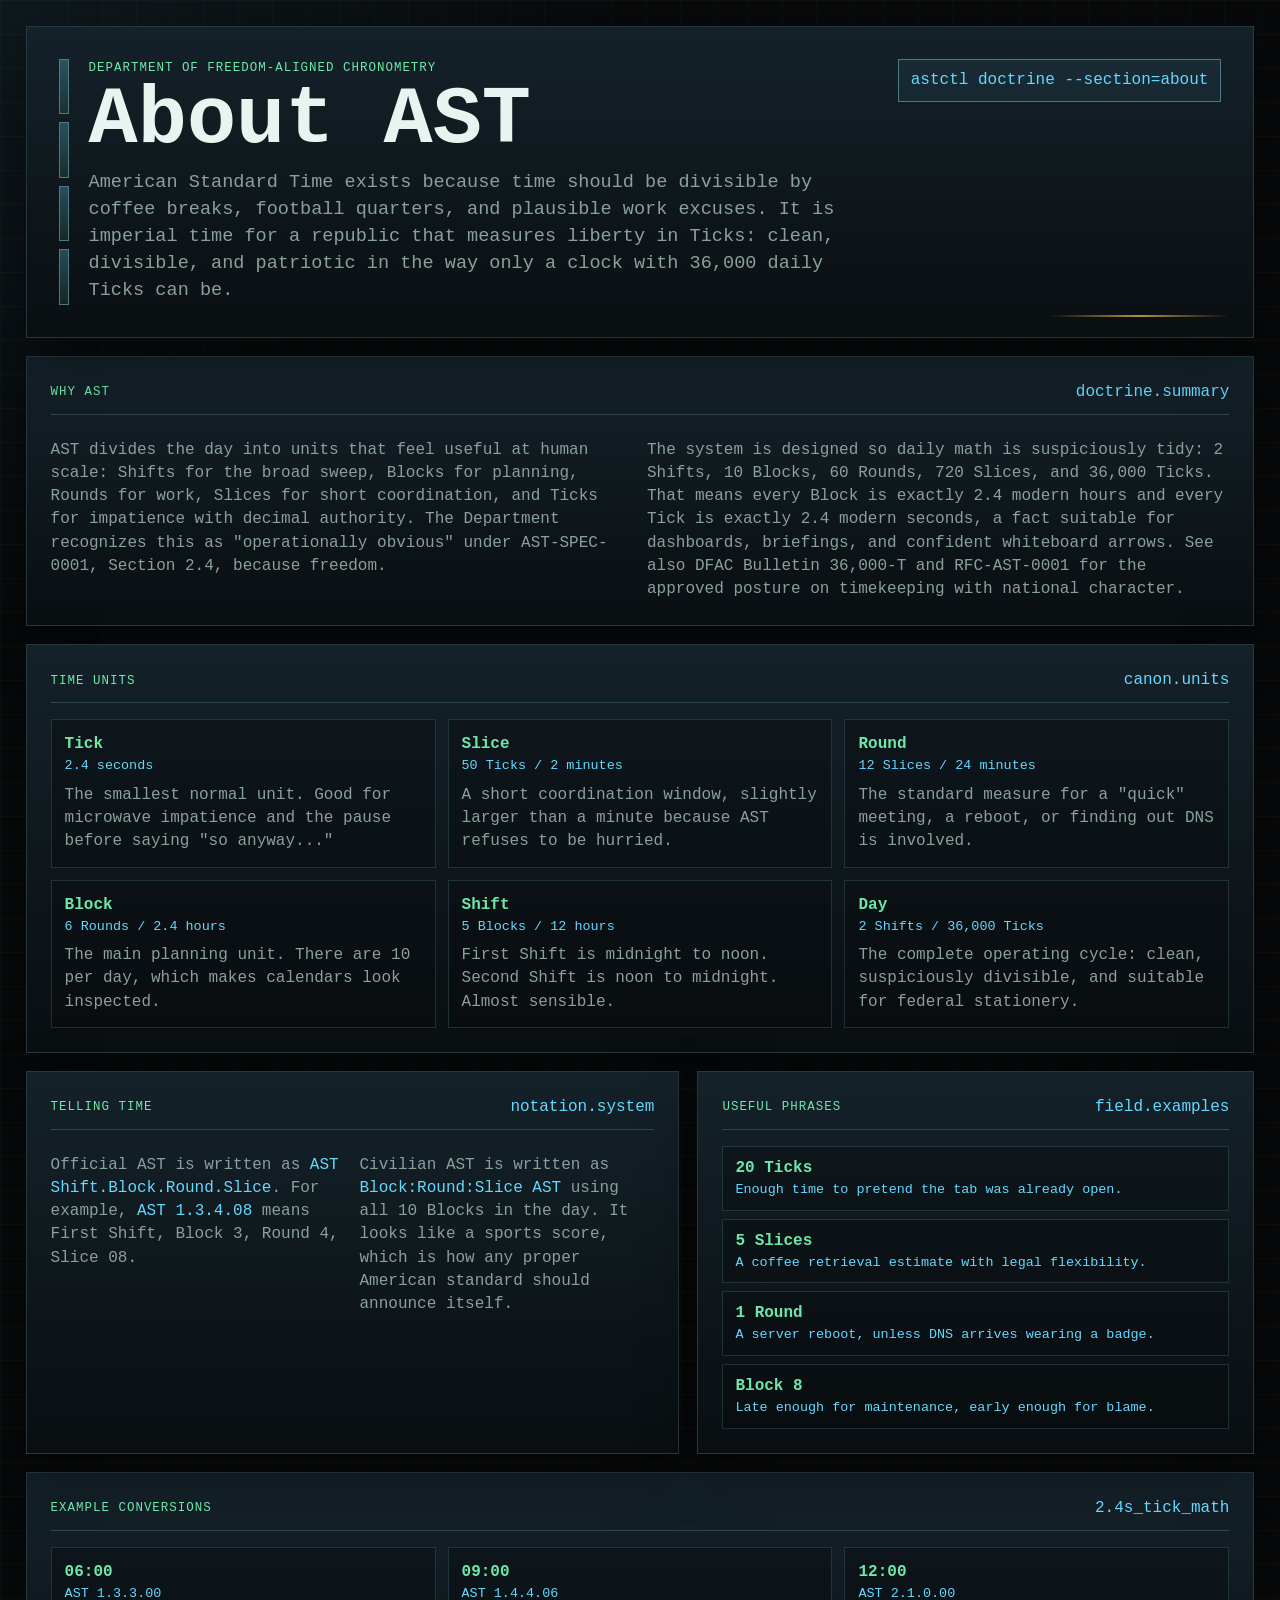
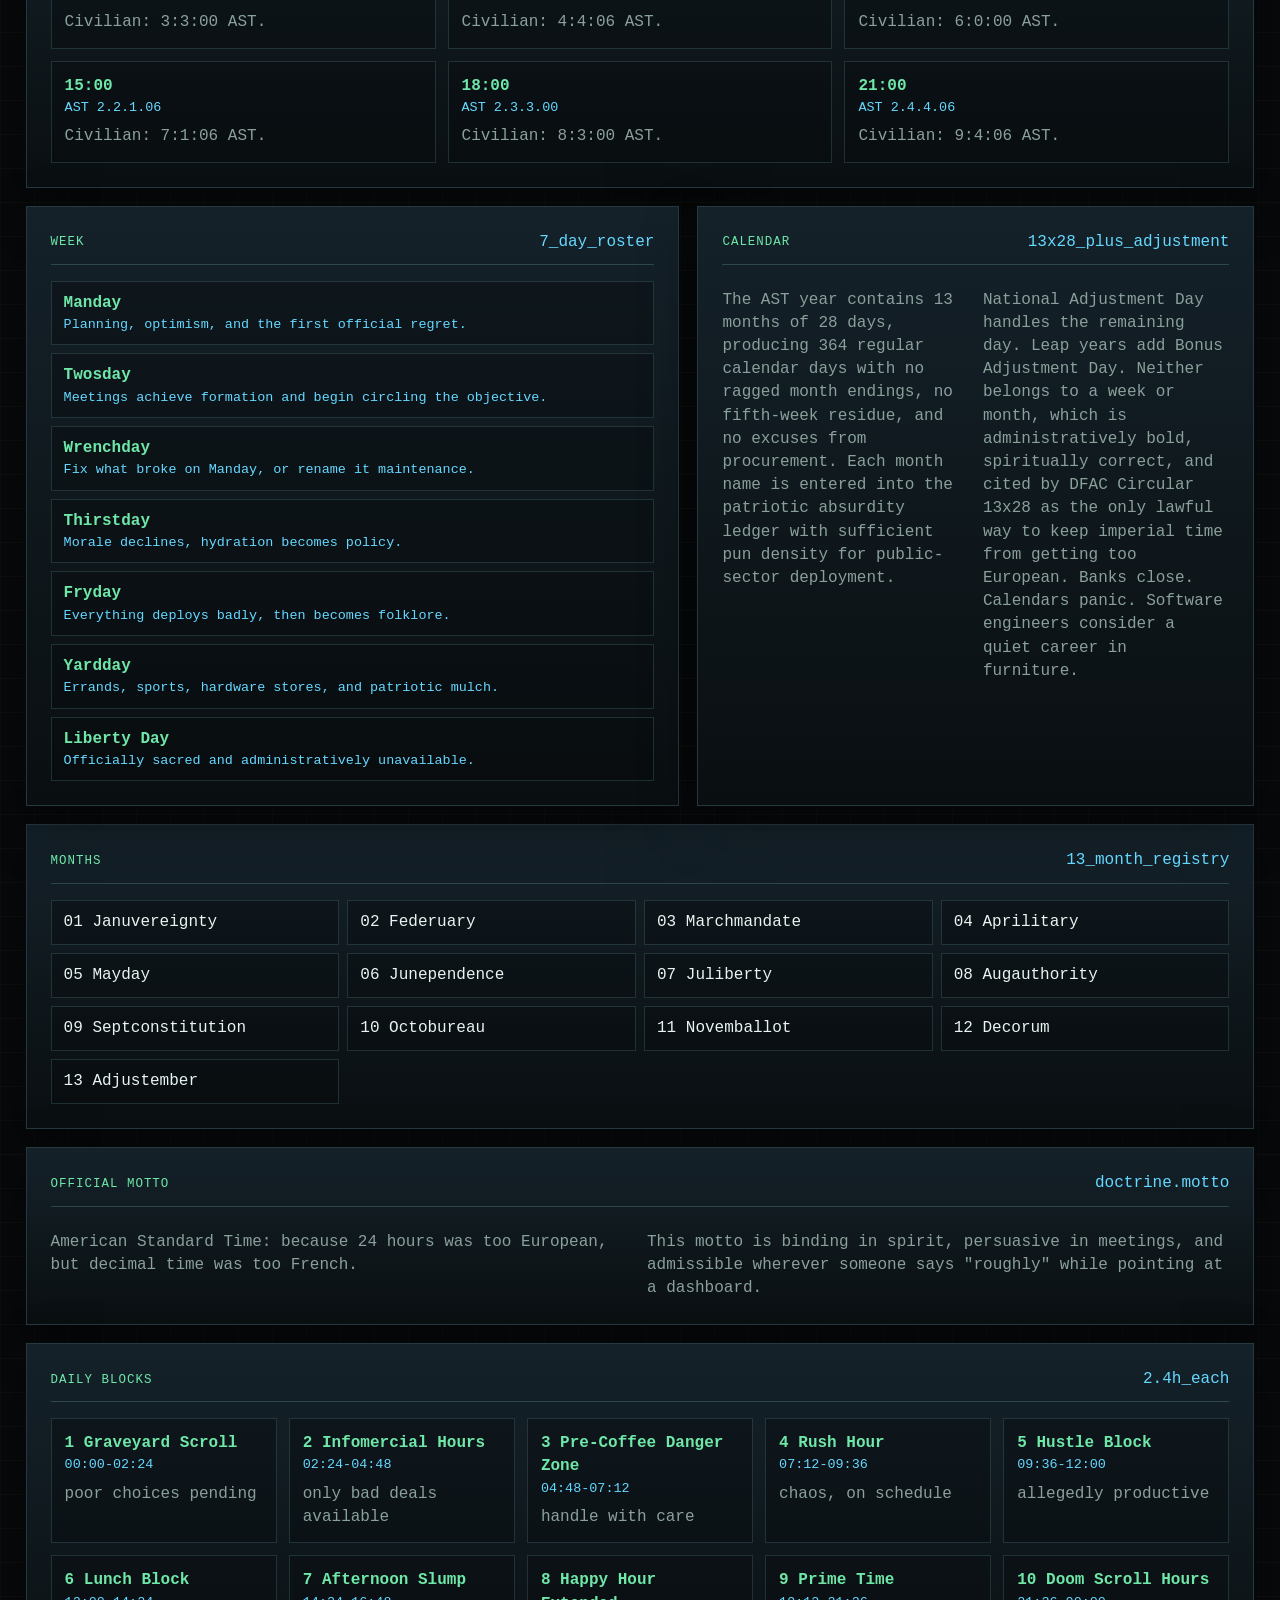
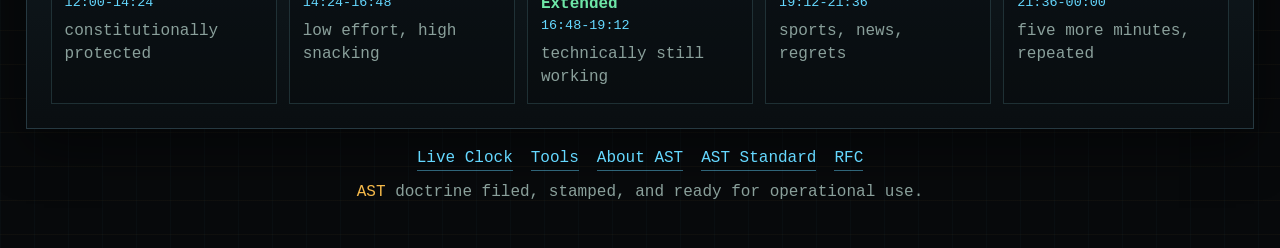
==== commit 0ba0d1c8: "Expand AST about page" ====
--- a/about.html
+++ b/about.html
@@ -16,11 +16,11 @@
           <p class="kicker">Department of Freedom-Aligned Chronometry</p>
           <h1>About AST</h1>
           <p class="brief">
-            American Standard Time exists to bring order to the day with units fit
-            for operations rooms, coffee logistics, maintenance windows, and
-            official-looking excuses. It is imperial time for a republic that
-            measures liberty in Ticks: clean, divisible, and patriotic in the
-            way only a clock with 36,000 daily Ticks can be.
+            American Standard Time exists because time should be divisible by
+            coffee breaks, football quarters, and plausible work excuses. It is
+            imperial time for a republic that measures liberty in Ticks: clean,
+            divisible, and patriotic in the way only a clock with 36,000 daily
+            Ticks can be.
           </p>
         </div>
         <div class="command-chip">astctl doctrine --section=about</div>
@@ -42,10 +42,11 @@
           <p>
             The system is designed so daily math is suspiciously tidy:
             2 Shifts, 10 Blocks, 60 Rounds, 720 Slices, and 36,000 Ticks.
-            That means every Block is exactly 2.4 modern hours, a fact suitable
-            for dashboards, briefings, and confident whiteboard arrows. See also
-            DFAC Bulletin 36,000-T and RFC-AST-0001 for the approved posture on
-            timekeeping with national character.
+            That means every Block is exactly 2.4 modern hours and every Tick is
+            exactly 2.4 modern seconds, a fact suitable for dashboards,
+            briefings, and confident whiteboard arrows. See also DFAC Bulletin
+            36,000-T and RFC-AST-0001 for the approved posture on timekeeping
+            with national character.
           </p>
         </div>
       </section>
@@ -56,12 +57,61 @@
           <code>canon.units</code>
         </div>
         <div class="reference-table">
-          <div><strong>Tick</strong><span>2.4 seconds</span><p>Smallest standard unit.</p></div>
-          <div><strong>Slice</strong><span>50 Ticks / 2 minutes</span><p>Short coordination window.</p></div>
-          <div><strong>Round</strong><span>12 Slices / 24 minutes</span><p>Meeting and maintenance unit.</p></div>
-          <div><strong>Block</strong><span>6 Rounds / 2.4 hours</span><p>Main planning unit.</p></div>
-          <div><strong>Shift</strong><span>5 Blocks / 12 hours</span><p>First Shift or Second Shift.</p></div>
-          <div><strong>Day</strong><span>2 Shifts / 36,000 Ticks</span><p>Full daily operating cycle.</p></div>
+          <div><strong>Tick</strong><span>2.4 seconds</span><p>The smallest normal unit. Good for microwave impatience and the pause before saying "so anyway..."</p></div>
+          <div><strong>Slice</strong><span>50 Ticks / 2 minutes</span><p>A short coordination window, slightly larger than a minute because AST refuses to be hurried.</p></div>
+          <div><strong>Round</strong><span>12 Slices / 24 minutes</span><p>The standard measure for a "quick" meeting, a reboot, or finding out DNS is involved.</p></div>
+          <div><strong>Block</strong><span>6 Rounds / 2.4 hours</span><p>The main planning unit. There are 10 per day, which makes calendars look inspected.</p></div>
+          <div><strong>Shift</strong><span>5 Blocks / 12 hours</span><p>First Shift is midnight to noon. Second Shift is noon to midnight. Almost sensible.</p></div>
+          <div><strong>Day</strong><span>2 Shifts / 36,000 Ticks</span><p>The complete operating cycle: clean, suspiciously divisible, and suitable for federal stationery.</p></div>
+        </div>
+      </section>
+
+      <section class="split-grid">
+        <article class="data-panel">
+          <div class="panel-title">
+            <span>Telling Time</span>
+            <code>notation.system</code>
+          </div>
+          <div class="prose-grid">
+            <p>
+              Official AST is written as <code>AST Shift.Block.Round.Slice</code>.
+              For example, <code>AST 1.3.4.08</code> means First Shift, Block 3,
+              Round 4, Slice 08.
+            </p>
+            <p>
+              Civilian AST is written as <code>Block:Round:Slice AST</code> using
+              all 10 Blocks in the day. It looks like a sports score, which is
+              how any proper American standard should announce itself.
+            </p>
+          </div>
+        </article>
+
+        <article class="data-panel">
+          <div class="panel-title">
+            <span>Useful Phrases</span>
+            <code>field.examples</code>
+          </div>
+          <div class="reference-list">
+            <div><strong>20 Ticks</strong><span>Enough time to pretend the tab was already open.</span></div>
+            <div><strong>5 Slices</strong><span>A coffee retrieval estimate with legal flexibility.</span></div>
+            <div><strong>1 Round</strong><span>A server reboot, unless DNS arrives wearing a badge.</span></div>
+            <div><strong>Block 8</strong><span>Late enough for maintenance, early enough for blame.</span></div>
+          </div>
+        </article>
+      </section>
+
+      <section class="data-panel about-panel">
+        <div class="panel-title">
+          <span>Example Conversions</span>
+          <code>2.4s_tick_math</code>
+        </div>
+        <div class="reference-table">
+          <div><strong>06:00</strong><span>AST 1.3.3.00</span><p>Civilian: 3:3:00 AST.</p></div>
+          <div><strong>09:00</strong><span>AST 1.4.4.06</span><p>Civilian: 4:4:06 AST.</p></div>
+          <div><strong>12:00</strong><span>AST 2.1.0.00</span><p>Civilian: 6:0:00 AST.</p></div>
+          <div><strong>15:00</strong><span>AST 2.2.1.06</span><p>Civilian: 7:1:06 AST.</p></div>
+          <div><strong>18:00</strong><span>AST 2.3.3.00</span><p>Civilian: 8:3:00 AST.</p></div>
+          <div><strong>21:00</strong><span>AST 2.4.4.06</span><p>Civilian: 9:4:06 AST.</p></div>
         </div>
       </section>
 
@@ -72,13 +122,13 @@
             <code>7_day_roster</code>
           </div>
           <div class="reference-list">
-            <div><strong>Manday</strong><span>Planning and regret.</span></div>
-            <div><strong>Twosday</strong><span>Meetings achieve formation.</span></div>
-            <div><strong>Wrenchday</strong><span>Fix what broke on Manday.</span></div>
-            <div><strong>Thirstday</strong><span>Morale requires monitoring.</span></div>
-            <div><strong>Fryday</strong><span>Deployments become folklore.</span></div>
-            <div><strong>Yardday</strong><span>Errands, sports, hardware stores.</span></div>
-            <div><strong>Liberty Day</strong><span>Officially sacred.</span></div>
+            <div><strong>Manday</strong><span>Planning, optimism, and the first official regret.</span></div>
+            <div><strong>Twosday</strong><span>Meetings achieve formation and begin circling the objective.</span></div>
+            <div><strong>Wrenchday</strong><span>Fix what broke on Manday, or rename it maintenance.</span></div>
+            <div><strong>Thirstday</strong><span>Morale declines, hydration becomes policy.</span></div>
+            <div><strong>Fryday</strong><span>Everything deploys badly, then becomes folklore.</span></div>
+            <div><strong>Yardday</strong><span>Errands, sports, hardware stores, and patriotic mulch.</span></div>
+            <div><strong>Liberty Day</strong><span>Officially sacred and administratively unavailable.</span></div>
           </div>
         </article>
 
@@ -90,16 +140,18 @@
           <div class="prose-grid">
             <p>
               The AST year contains 13 months of 28 days, producing 364 regular
-              calendar days with no ragged month endings and no excuses from
-              procurement. Each month name is entered into the patriotic absurdity
-              ledger with sufficient pun density for public-sector deployment.
+              calendar days with no ragged month endings, no fifth-week residue,
+              and no excuses from procurement. Each month name is entered into
+              the patriotic absurdity ledger with sufficient pun density for
+              public-sector deployment.
             </p>
             <p>
               National Adjustment Day handles the remaining day. Leap years add
               Bonus Adjustment Day. Neither belongs to a week or month, which is
               administratively bold, spiritually correct, and cited by DFAC
               Circular 13x28 as the only lawful way to keep imperial time from
-              getting too European.
+              getting too European. Banks close. Calendars panic. Software
+              engineers consider a quiet career in furniture.
             </p>
           </div>
         </article>
@@ -127,6 +179,24 @@
         </div>
       </section>
 
+      <section class="data-panel about-panel">
+        <div class="panel-title">
+          <span>Official Motto</span>
+          <code>doctrine.motto</code>
+        </div>
+        <div class="prose-grid">
+          <p>
+            American Standard Time: because 24 hours was too European, but
+            decimal time was too French.
+          </p>
+          <p>
+            This motto is binding in spirit, persuasive in meetings, and
+            admissible wherever someone says "roughly" while pointing at a
+            dashboard.
+          </p>
+        </div>
+      </section>
+
       <section class="block-panel" aria-label="Named AST blocks">
         <div class="panel-title">
           <span>Daily Blocks</span>
--- a/styles.css
+++ b/styles.css
@@ -473,6 +473,10 @@
   font-size: 0.68rem;
 }
 
+.month-cell.empty {
+  visibility: hidden;
+}
+
 .month-cell.today {
   border-color: var(--amber);
   color: var(--amber);
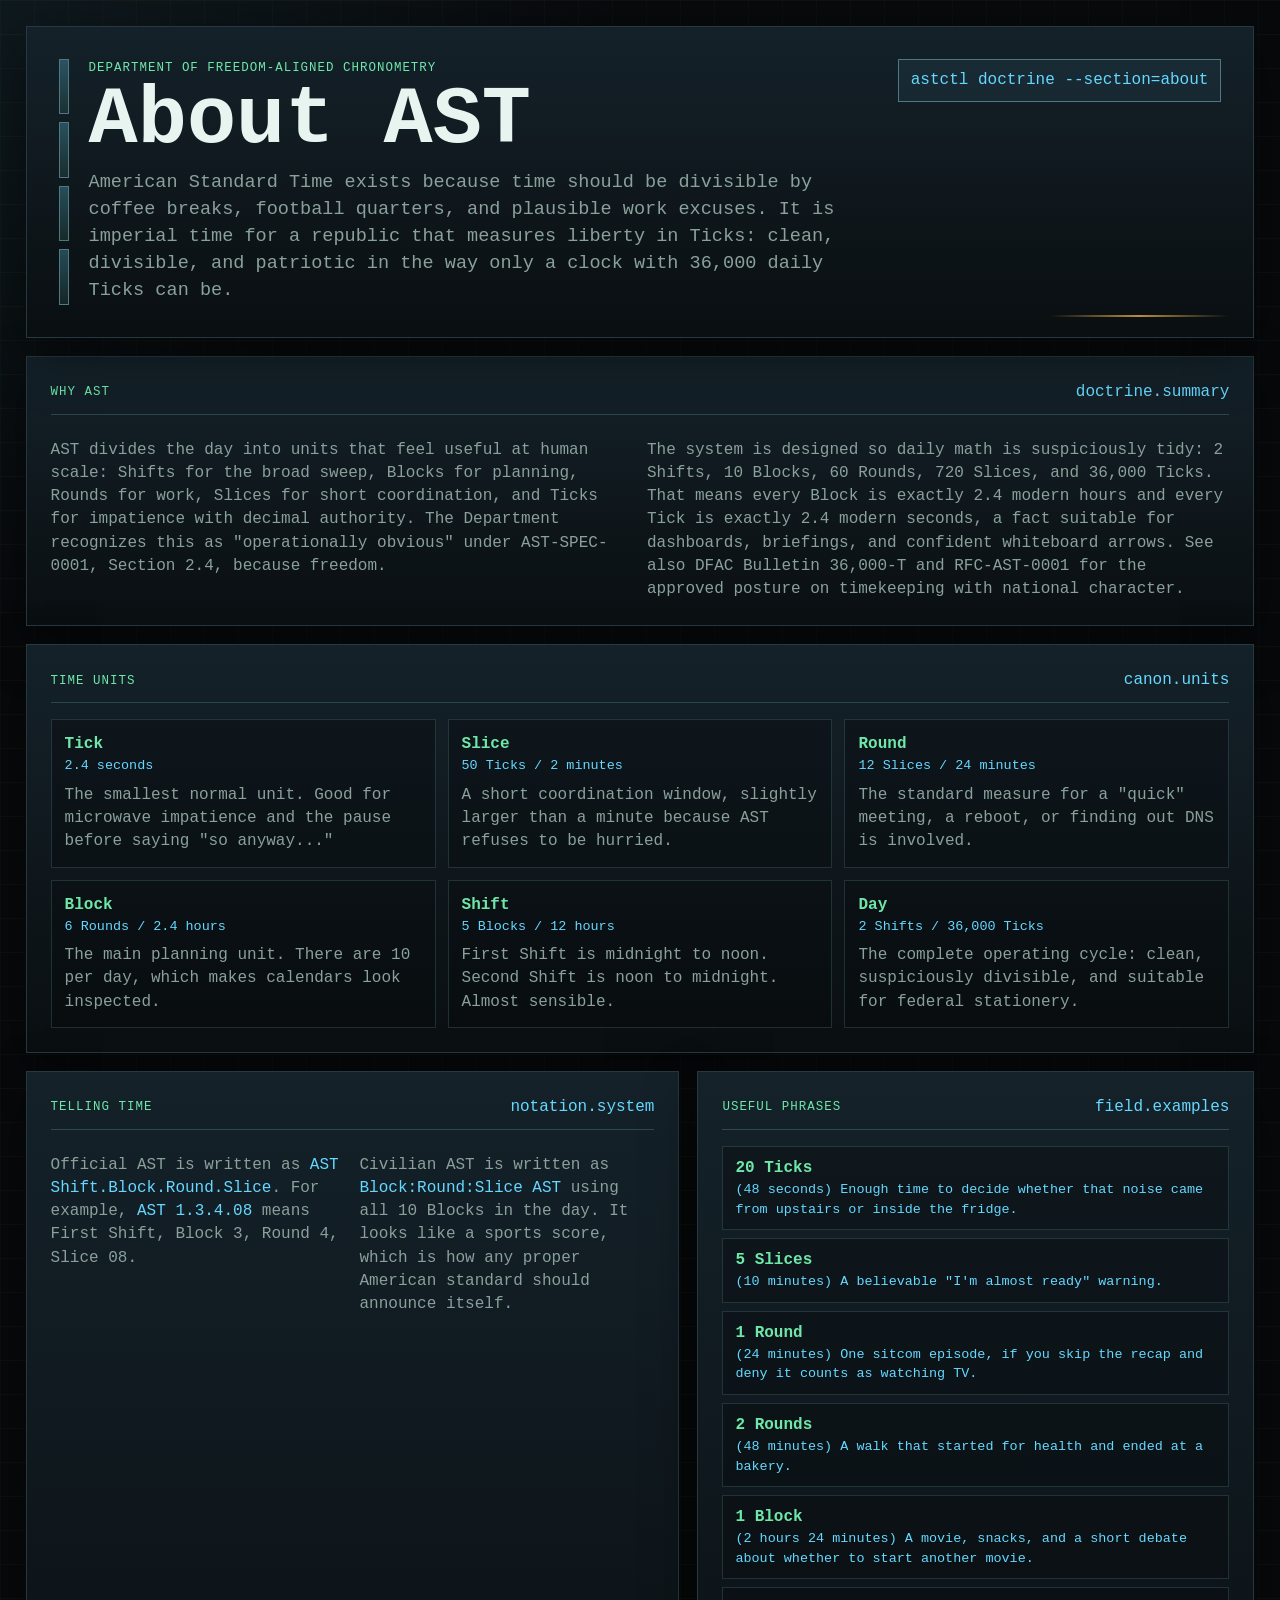
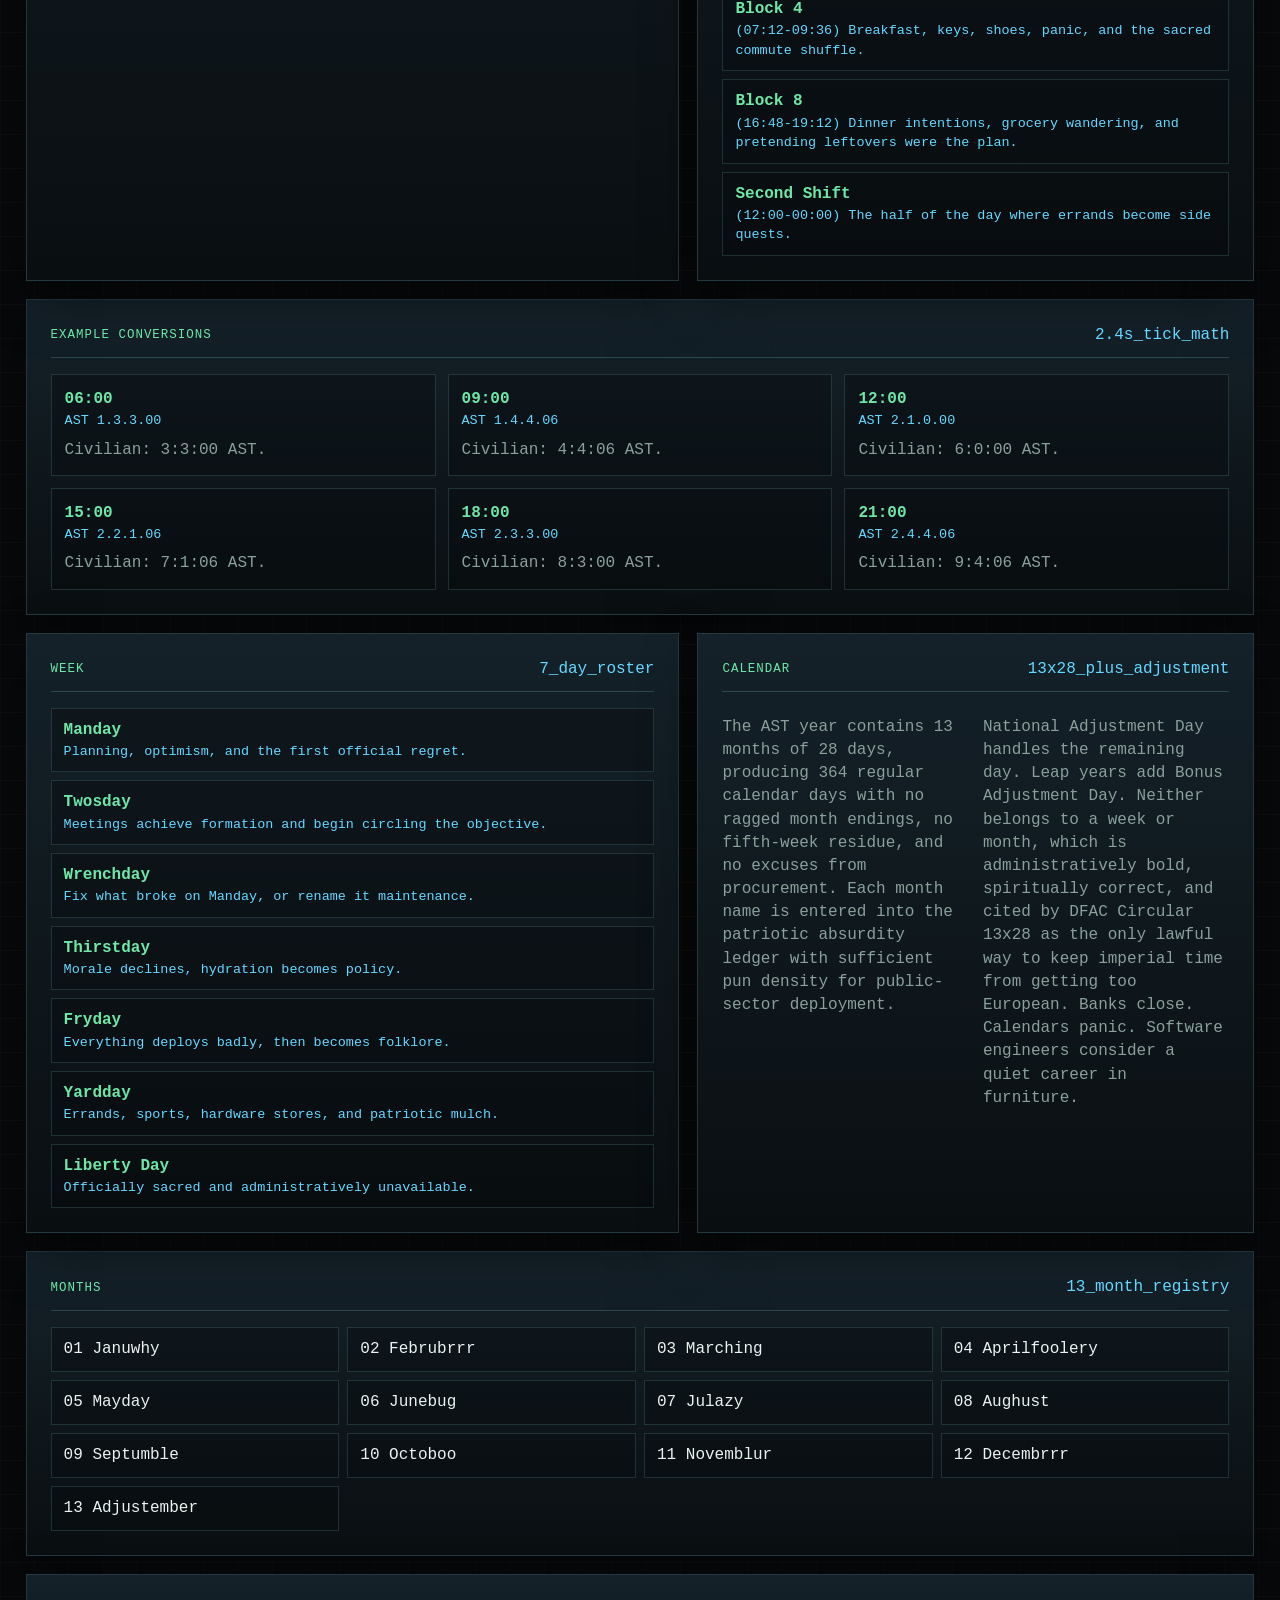
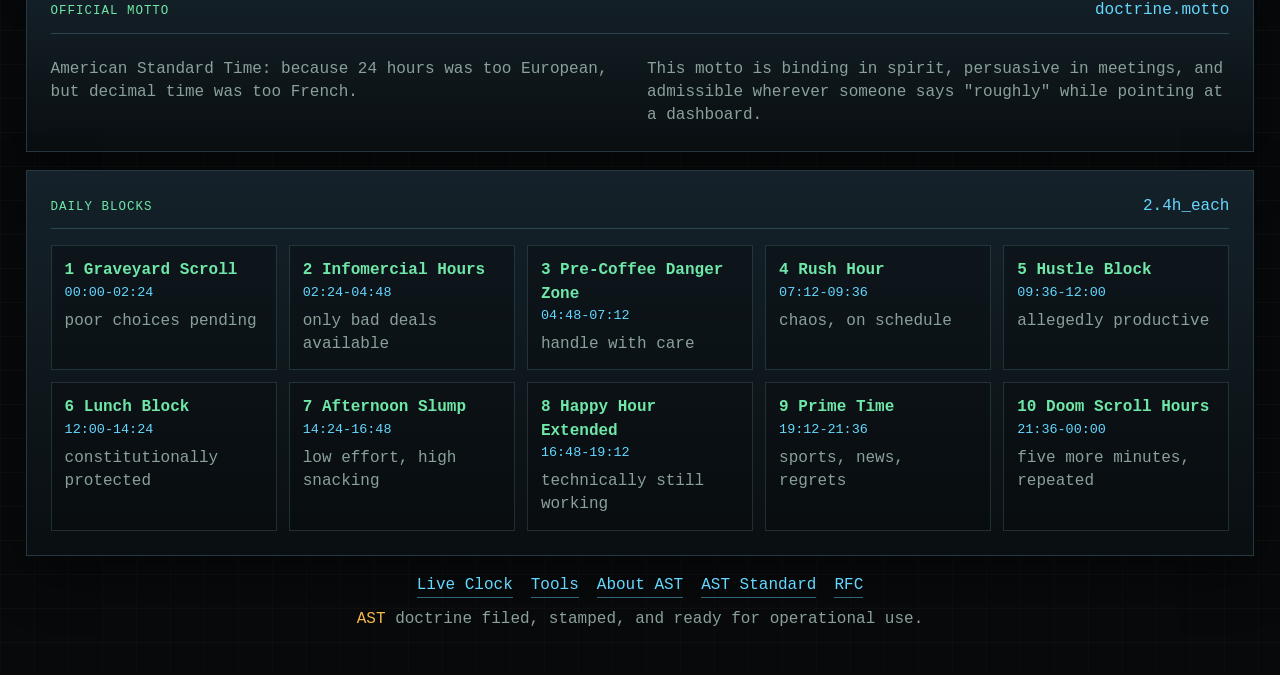
==== commit 191f4c63: "Refresh month names and phrases" ====
--- a/about.html
+++ b/about.html
@@ -92,10 +92,14 @@
             <code>field.examples</code>
           </div>
           <div class="reference-list">
-            <div><strong>20 Ticks</strong><span>Enough time to pretend the tab was already open.</span></div>
-            <div><strong>5 Slices</strong><span>A coffee retrieval estimate with legal flexibility.</span></div>
-            <div><strong>1 Round</strong><span>A server reboot, unless DNS arrives wearing a badge.</span></div>
-            <div><strong>Block 8</strong><span>Late enough for maintenance, early enough for blame.</span></div>
+            <div><strong>20 Ticks</strong><span>(48 seconds) Enough time to decide whether that noise came from upstairs or inside the fridge.</span></div>
+            <div><strong>5 Slices</strong><span>(10 minutes) A believable "I'm almost ready" warning.</span></div>
+            <div><strong>1 Round</strong><span>(24 minutes) One sitcom episode, if you skip the recap and deny it counts as watching TV.</span></div>
+            <div><strong>2 Rounds</strong><span>(48 minutes) A walk that started for health and ended at a bakery.</span></div>
+            <div><strong>1 Block</strong><span>(2 hours 24 minutes) A movie, snacks, and a short debate about whether to start another movie.</span></div>
+            <div><strong>Block 4</strong><span>(07:12-09:36) Breakfast, keys, shoes, panic, and the sacred commute shuffle.</span></div>
+            <div><strong>Block 8</strong><span>(16:48-19:12) Dinner intentions, grocery wandering, and pretending leftovers were the plan.</span></div>
+            <div><strong>Second Shift</strong><span>(12:00-00:00) The half of the day where errands become side quests.</span></div>
           </div>
         </article>
       </section>
@@ -163,18 +167,18 @@
           <code>13_month_registry</code>
         </div>
         <div class="month-name-grid">
-          <span>01 Januvereignty</span>
-          <span>02 Federuary</span>
-          <span>03 Marchmandate</span>
-          <span>04 Aprilitary</span>
+          <span>01 Januwhy</span>
+          <span>02 Februbrrr</span>
+          <span>03 Marching</span>
+          <span>04 Aprilfoolery</span>
           <span>05 Mayday</span>
-          <span>06 Junependence</span>
-          <span>07 Juliberty</span>
-          <span>08 Augauthority</span>
-          <span>09 Septconstitution</span>
-          <span>10 Octobureau</span>
-          <span>11 Novemballot</span>
-          <span>12 Decorum</span>
+          <span>06 Junebug</span>
+          <span>07 Julazy</span>
+          <span>08 Aughust</span>
+          <span>09 Septumble</span>
+          <span>10 Octoboo</span>
+          <span>11 Novemblur</span>
+          <span>12 Decembrrr</span>
           <span>13 Adjustember</span>
         </div>
       </section>
